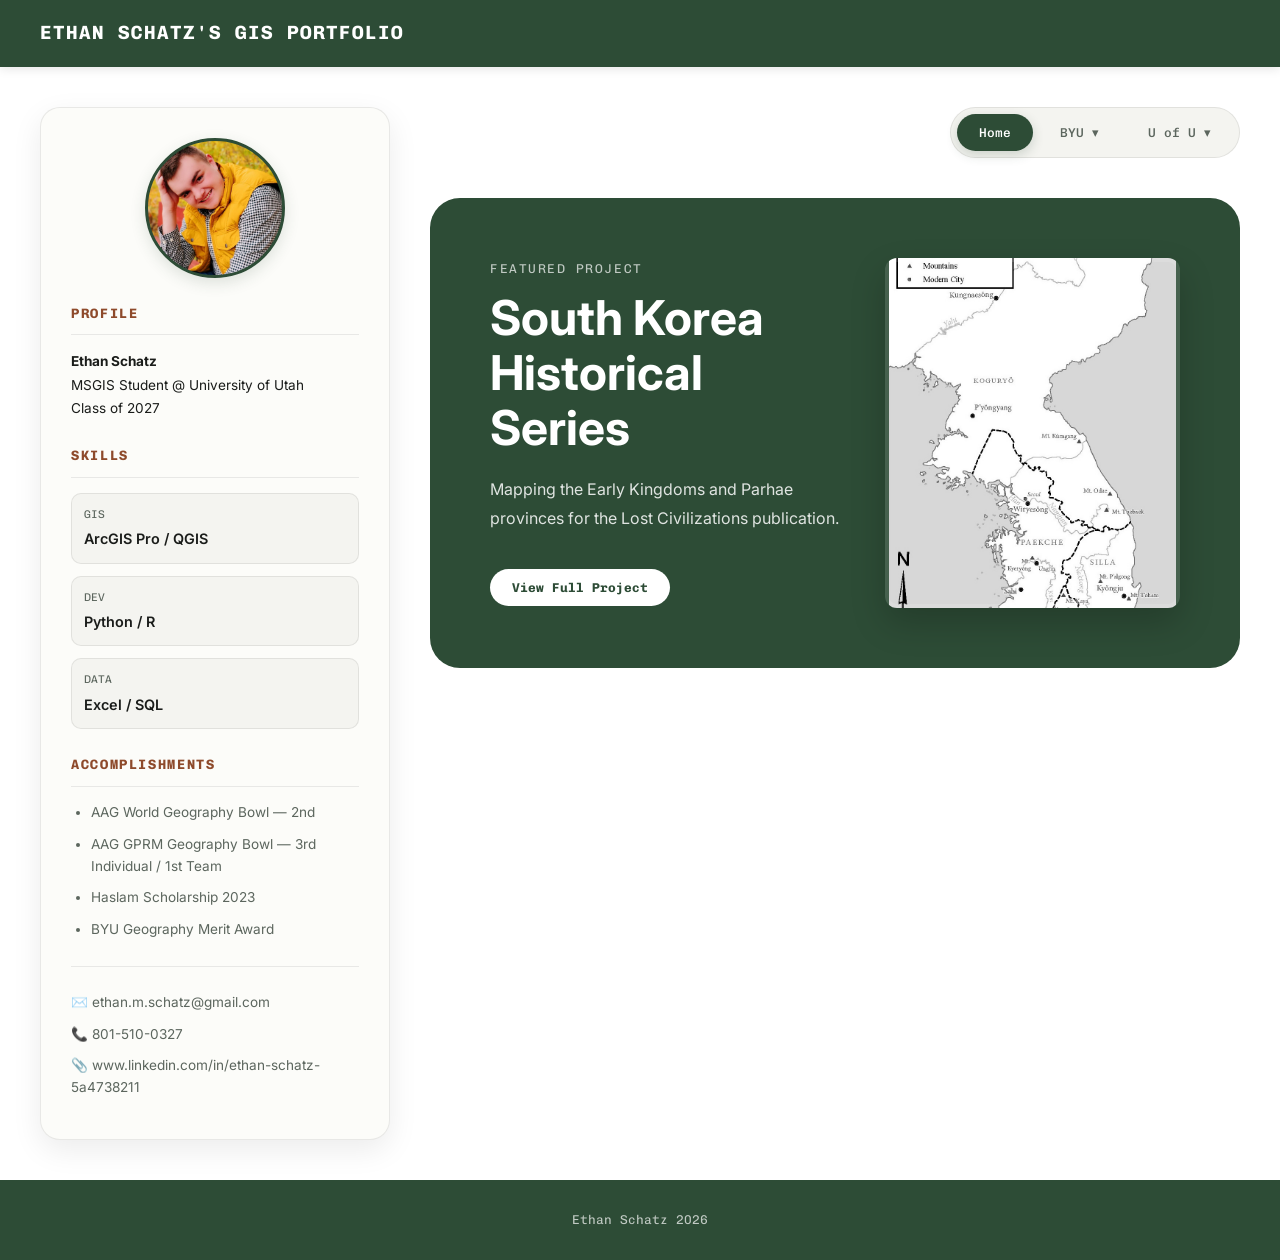
==== index.html @ 8407ca17 "Update index.html" ====
<!DOCTYPE html>
<html lang="en">
<head>
  <meta charset="UTF-8">
  <meta name="viewport" content="width=device-width, initial-scale=1.0">
  <title>GIS Portfolio | Ethan Schatz</title>

  <link href="https://fonts.googleapis.com/css2?family=Chivo+Mono&family=Inter:wght@400;600;700&display=swap" rel="stylesheet">
  <link rel="stylesheet" href="styles.css">
</head>

<body>

<header>
  <h1>Ethan Schatz's GIS Portfolio</h1>
</header>

<!-- IMAGE ZOOM MODAL -->
<div id="imgModal" class="image-modal" onclick="closeModal()">
  <img class="modal-content" id="modalImg" alt="Enlarged project image">
</div>

<div class="main-container">

  <!-- PROFILE SIDEBAR -->
  <aside class="immersive-sidebar">

    <div class="profile-img"></div>

    <h3 class="section-header-mono">Profile</h3>
    <p class="sidebar-text">
      <strong>Ethan Schatz</strong><br>
      MSGIS Student @ University of Utah<br>
      Class of 2027
    </p>

    <h3 class="section-header-mono">Skills</h3>
    <div class="info-grid">
      <div class="info-grid-item">
        <div class="info-label">GIS</div>
        <div class="info-value">ArcGIS Pro / QGIS</div>
      </div>
      <div class="info-grid-item">
        <div class="info-label">DEV</div>
        <div class="info-value">Python / R</div>
      </div>
      <div class="info-grid-item">
        <div class="info-label">DATA</div>
        <div class="info-value">Excel / SQL</div>
      </div>
    </div>

    <h3 class="section-header-mono">Accomplishments</h3>
    <ul class="sidebar-list">
      <li>AAG World Geography Bowl — 2nd</li>
      <li>AAG GPRM Geography Bowl — 3rd Individual / 1st Team</li>
      <li>Haslam Scholarship 2023</li>
      <li>BYU Geography Merit Award</li>
    </ul>

    <div class="contact">
      <p>✉️ ethan.m.schatz@gmail.com</p>
      <p>📞 801-510-0327</p>
      <p>📎 www.linkedin.com/in/ethan-schatz-5a4738211</p>
    </div>

  </aside>

  <!-- MAIN PORTFOLIO -->
  <main class="main-showcase">

    <!-- NAVIGATION -->
    <div class="command-center">
      <div class="cmd-bar">

        <button
          class="cmd-btn active-tab"
          id="homeBtn"
          type="button"
          onclick="goHome()">
          Home
        </button>

        <div class="tab-group">
          <button
            class="cmd-btn"
            type="button"
            onclick="toggleDropdown('byuDrop')">
            BYU ▾
          </button>

          <div class="dropdown" id="byuDrop">
            <button type="button" onclick="showSection('byu-2022')">2022</button>
            <button type="button" onclick="showSection('byu-2023')">2023</button>
            <button type="button" onclick="showSection('byu-2024')">2024</button>
          </div>
        </div>

        <div class="tab-group">
          <button
            class="cmd-btn"
            type="button"
            onclick="toggleDropdown('utahDrop')">
            U of U ▾
          </button>

          <div class="dropdown" id="utahDrop">
            <button type="button" onclick="showSection('utah-2025')">2025</button>
            <button type="button" onclick="showSection('utah-2026')">2026</button>
          </div>
        </div>

      </div>
    </div>

    <!-- HOME -->
    <section id="homeSection">
      <div class="hero-featured" id="featured-hero"></div>
    </section>

    <!-- BYU 2022 -->
    <section class="portfolio-section" id="byu-2022">

      <div class="project-card span-2">
        <img
          src="Atlas Map Layout.jpg"
          alt="Portugal Atlas Map"
          onclick="openModal(this.src)">

        <h3>Atlas Map: Portugal</h3>
        <p>Geography 312: Cartographic design and layout.</p>

        <button class="cmd-btn" type="button"
          onclick="openProject('portugal')">
          View Project Details
        </button>
      </div>

    </section>

    <!-- BYU 2023 -->
    <section class="portfolio-section" id="byu-2023">

      <div class="project-card">
        <img
          src="LDS Church Sites in Indonesia Draft Layout Final.jpg"
          alt="Indonesia Mapping"
          onclick="openModal(this.src)">

        <h3>Indonesia Mapping</h3>
        <p>Client project for Church history publication.</p>

        <button class="cmd-btn" type="button"
          onclick="openProject('indonesia')">
          View Project Details
        </button>
      </div>

      <div class="project-card">
        <div class="image-row">
          <img
            src="Early Kingdoms On the Korean Peninsula fixed2.jpg"
            alt="Early Korean Kingdoms"
            onclick="openModal(this.src)">

          <img
            src="Parhae and the Provinces of Unified Shilla fixed2.jpg"
            alt="Parhae and Unified Shilla"
            onclick="openModal(this.src)">
        </div>

        <h3>Korean Peninsula History</h3>
        <p>
          Historical map series for
          <em>Lost Civilizations</em>.
        </p>

        <button class="cmd-btn" type="button"
          onclick="openProject('korea')">
          View Project Details
        </button>
      </div>

    </section>

    <!-- BYU 2024 -->
    <section class="portfolio-section" id="byu-2024">

      <div class="project-card span-2">
        <img
          src="Mapping the Decline of Major Watersheds in Nevada.png"
          alt="Nevada Watersheds"
          onclick="openModal(this.src)">

        <h3>Nevada Watersheds</h3>
        <p>National AAG conference research presentation.</p>

        <button class="cmd-btn" type="button"
          onclick="openProject('nevada')">
          View Project Details
        </button>
      </div>

    </section>

    <!-- UNIVERSITY OF UTAH 2025 -->
    <section class="portfolio-section" id="utah-2025">

      <!-- GEOG 6000 -->
      <div class="project-card">
        <img
          src="Bills Layout.jpg"
          alt="LGBTQ+ Discrimination Bills Map"
          onclick="openModal(this.src)">

        <h3>Geography 6000 Advanced Data Analysis</h3>
        <p>
          GEOG 6000 — Using Linear Regression to Quantify
          LGBTQ+ Suicide Ideation.
        </p>

        <button class="cmd-btn" type="button"
          onclick="openProject('geog6000')">
          View Project Details
        </button>
      </div>

      <!-- GEOG 6110 -->
      <div class="project-card">
        <img
          src="Change.png"
          alt="Eaton Fire Change Map"
          onclick="openModal(this.src)">

        <h3>Geography 6110 Remote Sensing</h3>
        <p>
          GEOG 6110 — Visualizing the Eaton Fire
          with Remote Sensing.
        </p>

        <button class="cmd-btn" type="button"
          onclick="openProject('geog6110')">
          View Project Details
        </button>
      </div>

      <!-- GEOG 6150 -->
      <div class="project-card">
        <img
          src="2050 Climate Sustainability of Wastach Front Parcels.jpg"
          alt="Climate Suitability of the Wasatch Front"
          onclick="openModal(this.src)">

        <h3>Geography 6150</h3>
        <p>
          GEOG 6150 — Climate Suitability for Future
          Development Along the Wasatch Front.
        </p>

        <button class="cmd-btn" type="button"
          onclick="openProject('geog6150')">
          View Project Details
        </button>
      </div>

      <!-- GEOG 6160 -->
      <div class="project-card">
        <div class="image-row">
          <img
            src="Forecasted 2030 Growth Rates of Utah County.jpg"
            alt="Utah County Growth Rates"
            onclick="openModal(this.src)">

          <img
            src="Forecasted 2030 Population of Utah County Communities .jpg"
            alt="Utah County Population Forecast"
            onclick="openModal(this.src)">
        </div>

        <h3>Geography 6160 Spatial Data Science in Practice</h3>
        <p>
          GEOG 6160 — Using Machine Learning to Predict
          the Future Growth of Utah County.
        </p>

        <button class="cmd-btn" type="button"
          onclick="openProject('geog6160')">
          View Project Details
        </button>
      </div>

      <!-- GEOG 6165 -->
      <div class="project-card">
        <img
          src="Utah's U.S. Highways.png"
          alt="Utah's Old U.S. Highways"
          onclick="openModal(this.src)">

        <h3>Geography 6165 Web GIS</h3>
        <p>
          GEOG 6165 — Utah's History with the U.S.
          Highways: An Oral and Geographical History.
        </p>

        <button class="cmd-btn" type="button"
          onclick="openProject('geog6165')">
          View Project Details
        </button>
      </div>

    </section>

    <!-- UNIVERSITY OF UTAH 2026 -->
    <section class="portfolio-section" id="utah-2026">

      <!-- GEOG 5170 -->
      <div class="project-card">
        <img
          src="Slope-Aspect.png"
          alt="Slope-Aspect Map"
          onclick="openModal(this.src)">

        <h3>Geography 5170 Field Methods</h3>
        <p>GEOG 5170 — Modeling Popperton Park.</p>

        <button class="cmd-btn" type="button"
          onclick="openProject('geog5170')">
          View Project Details
        </button>
      </div>

      <!-- GEOG 6161 CAPSTONE -->
      <div class="project-card">
        <img
          src="Capstone Poster Final.png"
          alt="Utah Prairie Dog Dashboard Poster"
          onclick="openModal(this.src)">

        <h3>Geography 6161 Capstone in GIS</h3>
        <p>
          GEOG 6161 — Utah Prairie Dog Population
          Count Dashboard Optimization.
        </p>

        <button class="cmd-btn" type="button"
          onclick="openProject('geog6161')">
          View Project Details
        </button>

        <div class="video-wrap">
          <iframe
            src="https://www.youtube.com/embed/wXUNR4JPbWI"
            title="Utah Prairie Dog Dashboard Demo"
            allow="accelerometer; autoplay; clipboard-write; encrypted-media; gyroscope; picture-in-picture"
            allowfullscreen>
          </iframe>
        </div>
      </div>

      <!-- GEOG 6680 -->
      <div class="project-card">
        <img
          src="Sne.png"
          alt="Suitability Criterion"
          onclick="openModal(this.src)">

        <h3>Geography 6680 Intro to R</h3>
        <p>GEOG 6680 — Final Project.</p>

        <button class="cmd-btn" type="button"
          onclick="openProject('geog6680')">
          View Project Details
        </button>
      </div>

    </section>

    <!-- DEDICATED PROJECT DETAIL VIEW -->
    <section
      class="portfolio-section"
      id="projectDetailSection"
      aria-label="Project details">

      <div class="project-card span-2">

        <button
          class="cmd-btn"
          id="backToProjects"
          type="button"
          onclick="backToProjects()">
          ← Back to Projects
        </button>

        <p id="detailCourse" class="section-header-mono"></p>

        <h2 id="detailTitle"></h2>

        <div id="detailGallery" class="image-row"></div>

        <h3>Project Overview</h3>
        <div id="detailOverview"></div>

        <div id="detailMethodologySection">
          <h3>Methodology</h3>
          <div id="detailMethodology"></div>
        </div>

        <div id="detailResultsSection">
          <h3>Results and Findings</h3>
          <div id="detailResults"></div>
        </div>

        <div id="detailLimitationsSection">
          <h3>Limitations</h3>
          <div id="detailLimitations"></div>
        </div>

        <div id="detailVideoSection"></div>

        <button
          class="cmd-btn"
          type="button"
          onclick="backToProjects()">
          ← Back to Projects
        </button>

      </div>
    </section>

  </main>
</div>

<footer>
  <div class="copyright">Ethan Schatz 2026</div>
</footer>

<script>

// ==========================================
// PROJECT INFORMATION
// ==========================================

const projectDetails = {

  portugal: {
    title: "Atlas Map: Portugal",
    course: "BYU | 2022 | Geography 312",
    section: "byu-2022",
    images: ["Atlas Map Layout.jpg"],
    overview: [
      "A cartographic design and layout project focused on Portugal."
    ]
  },

  indonesia: {
    title: "Indonesia Mapping",
    course: "BYU | 2023",
    section: "byu-2023",
    images: [
      "LDS Church Sites in Indonesia Draft Layout Final.jpg"
    ],
    overview: [
      "A client mapping project prepared for a Church history publication."
    ]
  },

  korea: {
    title: "Korean Peninsula History",
    course: "BYU | 2023",
    section: "byu-2023",
    images: [
      "Early Kingdoms On the Korean Peninsula fixed2.jpg",
      "Parhae and the Provinces of Unified Shilla fixed2.jpg"
    ],
    overview: [
      "A historical map series created for the Lost Civilizations publication, depicting the early kingdoms of the Korean Peninsula and the provinces of Parhae and Unified Shilla."
    ]
  },

  nevada: {
    title: "Nevada Watersheds",
    course: "BYU | 2024",
    section: "byu-2024",
    images: [
      "Mapping the Decline of Major Watersheds in Nevada.png"
    ],
    overview: [
      "A geospatial investigation into the decline of major watersheds in Nevada, presented at the National AAG conference in 2024."
    ]
  },

  // GEOG 6000
  geog6000: {
    title: "Using Linear Regression to Quantify LGBTQ+ Suicide Ideation",
    course: "University of Utah | 2025 | GEOG 6000 — Advanced Data Analysis",
    section: "utah-2025",
    images: ["Bills Layout.jpg"],

    overview: [
      "This project examines whether political factors such as anti-LGBTQ+ bills have an impact on suicidal ideation among LGBTQ+ individuals at the state level."
    ],

    methodology: [
      "LGBTQ+ mental health statistics were gathered from the Trevor Project's '2024 U.S. National Survey on the Mental Health of LGBTQ+ Young People by State.'",
      "Anti-LGBTQ+ legislation data was gathered from the ACLU's database mapping LGBTQ+ attacks by U.S. state legislators (c. 2024)."
    ]
  },

  // GEOG 6110
  geog6110: {
    title: "Visualizing the Eaton Fire with Remote Sensing",
    course: "University of Utah | 2025 | GEOG 6110 — Remote Sensing",
    section: "utah-2025",
    images: ["Change.png"],
    overview: [
      "A remote sensing project visualizing changes associated with the Eaton Fire."
    ]
  },

  // GEOG 6150
  geog6150: {
    title: "Climate Suitability for Future Development Along the Wasatch Front",
    course: "University of Utah | 2025 | GEOG 6150",
    section: "utah-2025",
    images: [
      "2050 Climate Sustainability of Wastach Front Parcels.jpg"
    ],
    overview: [
      "A project examining climate suitability for future development along the Wasatch Front."
    ]
  },

  // GEOG 6160
  geog6160: {
    title: "Using Machine Learning to Predict the Future Growth of Utah County",
    course: "University of Utah | 2025 | GEOG 6160 — Spatial Data Science in Practice",
    section: "utah-2025",

    images: [
      "Forecasted 2030 Growth Rates of Utah County.jpg",
      "Forecasted 2030 Population of Utah County Communities .jpg"
    ],

    overview: [
      "This project examines how useful machine learning is for predicting future population growth based on past trends for resource and land management."
    ],

    methodology: [
      "Data from the U.S. Census Bureau's last three censuses were manually joined to a municipal boundary shapefile from the Utah Geospatial Resource Center (UGRC) in ArcGIS Pro.",
      "Using Python, a linear regression model was created to model historical population trends and forecast total population and growth rates through 2030.",
      "The model was validated using five-fold cross-validation, yielding a mean R² of approximately 0.919."
    ],

    results: [
      "Saratoga Springs, Eagle Mountain, Cedar Hills, Lehi, and Vineyard are expected to be the five fastest-growing cities by 2030.",
      "Provo is expected to retain its title as the largest city in Utah County, with a population of around 120,000 by 2030.",
      "The model achieved a mean R² of approximately 0.919, indicating a strong fit to historical population trends."
    ],

    limitations: [
      "Only three censuses were used, which limits the amount of data that could be extracted.",
      "Future population trends were based solely on the model's trends and counts; outside factors were not considered, which led to Cedar Hills being among the fastest-growing cities despite a slowdown in population growth."
    ]
  },

  // GEOG 6165
  geog6165: {
    title: "Utah's History with the U.S. Highways",
    course: "University of Utah | 2025 | GEOG 6165 — Web GIS",
    section: "utah-2025",
    images: ["Utah's U.S. Highways.png"],
    overview: [
      "An oral and geographical history exploring Utah's relationship with the U.S. Highway System."
    ]
  },

  // GEOG 5170
  geog5170: {
    title: "Modeling Popperton Park",
    course: "University of Utah | 2026 | GEOG 5170 — Field Methods",
    section: "utah-2026",
    images: ["Slope-Aspect.png"],
    overview: [
      "A field methods project focused on modeling Popperton Park."
    ]
  },

  // GEOG 6161
  geog6161: {
    title: "Utah Prairie Dog Dashboard",
    course: "University of Utah | 2026 | GEOG 6161 — GIS Capstone",
    section: "utah-2026",

    images: ["Capstone Poster Final.png"],

    overview: [
      "This GIS capstone project focused on redesigning a Utah prairie dog population dashboard for the Utah Division of Wildlife Resources (DWR).",
      "Utah prairie dogs are an important part of southern Utah's ecosystem. Historical population counts provide valuable information for monitoring colonies and supporting conservation efforts."
    ],

    methodology: [
      "The project involved consolidating historical population count data into a unified file geodatabase.",
      "A Python script was developed to append population counts from 2021 through 2025 to the updated database.",
      "The dashboard was redesigned to improve access to population records and allow users to explore data by year and colony boundaries."
    ],

    results: [
      "The project produced an updated geodatabase and a redesigned dashboard for examining Utah prairie dog population trends.",
      "The new structure supports more consistent data management and improved visualization of population counts across colonies and years."
    ],

    video: "https://www.youtube.com/embed/wXUNR4JPbWI"
  },

  // GEOG 6680
  geog6680: {
    title: "GEOG 6680 Final Project",
    course: "University of Utah | 2026 | GEOG 6680 — Intro to R",
    section: "utah-2026",
    images: ["Sne.png"],
    overview: [
      "Final project for GEOG 6680."
    ]
  }

};


// ==========================================
// FEATURED PROJECTS
// ==========================================

const projects = [
  [
    "South Korea Historical Series",
    "Early Kingdoms On the Korean Peninsula fixed2.jpg",
    "Mapping the Early Kingdoms and Parhae provinces for the Lost Civilizations publication.",
    "korea"
  ],
  [
    "Nevada Watersheds",
    "Mapping the Decline of Major Watersheds in Nevada.png",
    "A geospatial investigation into watershed decline presented at the National AAG 2024 conference.",
    "nevada"
  ],
  [
    "Utah Prairie Dog Capstone",
    "Capstone Poster Final.png",
    "Integration of DWR count data into a unified file geodatabase and interactive dashboard.",
    "geog6161"
  ]
];

let heroInterval;
let currentGallery = null;

const imgModal = document.getElementById("imgModal");
const modalImg = document.getElementById("modalImg");
const homeSection = document.getElementById("homeSection");
const homeBtn = document.getElementById("homeBtn");
const featuredHero = document.getElementById("featured-hero");


// ==========================================
// FEATURED PROJECT ROTATION
// ==========================================

function showRandomProject() {

  const [title, img, desc, id] =
    projects[Math.floor(Math.random() * projects.length)];

  featuredHero.innerHTML = `
    <div class="hero-content">
      <div class="hero-label">FEATURED PROJECT</div>
      <h2>${title}</h2>
      <p>${desc}</p>

      <button
        class="cmd-btn"
        type="button"
        onclick="openProject('${id}')">
        View Full Project
      </button>
    </div>

    <div
      class="hero-img"
      role="button"
      tabindex="0"
      aria-label="Enlarge featured project image"
      style="background-image:url('${img}')"
      onclick="openModal('${img}')"
      onkeydown="if(event.key==='Enter' || event.key===' ') { event.preventDefault(); openModal('${img}'); }">
    </div>
  `;
}


// ==========================================
// IMAGE MODAL
// ==========================================

function openModal(src) {
  modalImg.src = src;
  imgModal.style.display = "flex";
}

function closeModal() {
  imgModal.style.display = "none";
  modalImg.removeAttribute("src");
}


// ==========================================
// NAVIGATION
// ==========================================

function toggleDropdown(id) {

  document.querySelectorAll(".dropdown").forEach(dropdown => {
    if (dropdown.id !== id) {
      dropdown.classList.remove("show");
    }
  });

  document.getElementById(id).classList.toggle("show");
}

function hideAllSections() {

  homeSection.style.display = "none";

  document.querySelectorAll(".portfolio-section").forEach(section => {
    section.classList.remove("active");
  });

  document.querySelectorAll(".dropdown").forEach(dropdown => {
    dropdown.classList.remove("show");
  });

  document.querySelectorAll(".cmd-btn").forEach(button => {
    button.classList.remove("active-tab");
  });

  clearInterval(heroInterval);
}

function showSection(id) {

  const selectedSection = document.getElementById(id);

  if (!selectedSection) return;

  hideAllSections();

  selectedSection.classList.add("active");

  window.scrollTo({
    top: 0,
    behavior: "smooth"
  });
}

function goHome() {

  hideAllSections();

  homeBtn.classList.add("active-tab");
  homeSection.style.display = "block";

  showRandomProject();

  heroInterval = setInterval(showRandomProject, 12000);

  window.scrollTo({
    top: 0,
    behavior: "smooth"
  });
}


// ==========================================
// PROJECT DETAIL VIEWS
// ==========================================

function setParagraphs(elementId, paragraphs) {

  const container = document.getElementById(elementId);

  container.replaceChildren();

  (paragraphs || []).forEach(paragraph => {

    if (!paragraph || !paragraph.trim()) return;

    const p = document.createElement("p");
    p.textContent = paragraph;

    container.appendChild(p);
  });
}

function setOptionalSection(sectionId, contentId, paragraphs) {

  const section = document.getElementById(sectionId);

  const validParagraphs = (paragraphs || []).filter(
    paragraph => typeof paragraph === "string" && paragraph.trim()
  );

  section.hidden = validParagraphs.length === 0;

  setParagraphs(contentId, validParagraphs);
}

function openProject(projectId) {

  const project = projectDetails[projectId];

  if (!project) return;

  // Remember which gallery the visitor came from.
  currentGallery = project.section;

  hideAllSections();

  document.getElementById("detailCourse").textContent =
    project.course;

  document.getElementById("detailTitle").textContent =
    project.title;

  // Populate project image gallery.
  const gallery = document.getElementById("detailGallery");

  gallery.replaceChildren();
  gallery.hidden = !project.images || project.images.length === 0;

  (project.images || []).forEach(imageFile => {

    const img = document.createElement("img");

    img.src = imageFile;
    img.alt = project.title;
    img.loading = "lazy";

    img.onclick = function() {
      openModal(this.src);
    };

    gallery.appendChild(img);
  });

  // Project overview.
  setParagraphs("detailOverview", project.overview);

  // Optional project sections.
  setOptionalSection(
    "detailMethodologySection",
    "detailMethodology",
    project.methodology
  );

  setOptionalSection(
    "detailResultsSection",
    "detailResults",
    project.results
  );

  setOptionalSection(
    "detailLimitationsSection",
    "detailLimitations",
    project.limitations
  );

  // Optional project video.
  const videoSection =
    document.getElementById("detailVideoSection");

  videoSection.replaceChildren();

  if (project.video) {

    const heading = document.createElement("h3");
    heading.textContent = "Project Demonstration";

    const wrapper = document.createElement("div");
    wrapper.className = "video-wrap";

    const iframe = document.createElement("iframe");

    iframe.src = project.video;
    iframe.title = project.title + " Demonstration";
    iframe.allow =
      "accelerometer; autoplay; clipboard-write; encrypted-media; gyroscope; picture-in-picture";
    iframe.allowFullscreen = true;
    iframe.loading = "lazy";

    wrapper.appendChild(iframe);

    videoSection.appendChild(heading);
    videoSection.appendChild(wrapper);
  }

  document.getElementById("projectDetailSection")
    .classList.add("active");

  window.scrollTo({
    top: 0,
    behavior: "smooth"
  });
}

function backToProjects() {

  if (currentGallery) {
    showSection(currentGallery);
  } else {
    goHome();
  }
}


// ==========================================
// GLOBAL EVENTS
// ==========================================

window.addEventListener("click", event => {

  if (!event.target.closest(".tab-group")) {

    document.querySelectorAll(".dropdown").forEach(dropdown => {
      dropdown.classList.remove("show");
    });
  }
});

document.addEventListener("keydown", event => {

  if (event.key === "Escape") {

    closeModal();

    document.querySelectorAll(".dropdown").forEach(dropdown => {
      dropdown.classList.remove("show");
    });
  }
});


// ==========================================
// INITIALIZE WEBSITE
// ==========================================

goHome();

</script>

</body>
</html>
---- styles.css ----
/* ==========================================
   ETHAN SCHATZ — GIS PORTFOLIO
   Main Stylesheet
   ========================================== */

/* ---------- COLOR PALETTE ---------- */

:root {
    --bg-deep: #ffffff;
    --earth-green: #2d4c36;
    --earth-brown: #a65d37;
    --accent-orange: #8e4a2b;
    --text-main: #1a1c1a;
    --text-muted: #5c665e;
    --font-mono: 'Chivo Mono', monospace;
    --font-sans: 'Inter', sans-serif;
    --shadow-core: 0 10px 30px rgba(0, 0, 0, 0.08);
    --border-soft: rgba(0, 0, 0, 0.08);
    --bg-soft: #f4f4f0;
    --bg-card: #fcfcf9;
}

/* ---------- GLOBAL ---------- */

* {
    box-sizing: border-box;
    -webkit-font-smoothing: antialiased;
}

html {
    scroll-behavior: smooth;
}

body {
    font-family: var(--font-sans);
    background-color: var(--bg-deep);
    color: var(--text-main);
    margin: 0;
    overflow-x: hidden;
    line-height: 1.6;
    display: flex;
    flex-direction: column;
    min-height: 100vh;
}

button {
    font-family: inherit;
}

button:focus-visible,
a:focus-visible,
[role="button"]:focus-visible {
    outline: 3px solid var(--earth-brown);
    outline-offset: 3px;
}

[hidden] {
    display: none !important;
}

/* ---------- HEADER ---------- */

header {
    background-color: var(--earth-green);
    color: white;
    padding: 18px 40px;
    position: relative;
    z-index: 1000;
    display: flex;
    justify-content: space-between;
    align-items: center;
    box-shadow: 0 2px 10px rgba(0, 0, 0, 0.1);
}

header h1 {
    font-family: var(--font-mono);
    font-size: 1.2rem;
    margin: 0;
    letter-spacing: 1px;
    text-transform: uppercase;
}

/* ---------- MAIN LAYOUT ---------- */

.main-container {
    width: 100%;
    max-width: 1600px;
    display: grid;
    grid-template-columns: 350px minmax(0, 1fr);
    gap: 40px;
    padding: 40px;
    flex: 1;
    margin: 0 auto;
    align-items: start;
}

.main-showcase {
    display: flex;
    flex-direction: column;
    gap: 40px;
    min-width: 0;
}

/* ---------- SIDEBAR ---------- */

.immersive-sidebar {
    background-color: var(--bg-card);
    border: 1px solid var(--border-soft);
    border-radius: 20px;
    padding: 30px;
    box-shadow: var(--shadow-core);
    align-self: start;
    position: static;
}

.profile-img {
    width: 140px;
    height: 140px;
    border-radius: 50%;
    border: 3px solid var(--earth-green);
    margin: 0 auto 20px;
    display: block;
    box-shadow: 0 5px 15px rgba(45, 76, 54, 0.15);
    background-image: url("Resized_BeautyPlus_20211011205536894_save.JPG");
    background-position: center;
    background-size: cover;
    background-repeat: no-repeat;
}

.section-header-mono {
    font-family: var(--font-mono);
    font-size: 0.85rem;
    font-weight: 700;
    color: var(--accent-orange);
    text-transform: uppercase;
    letter-spacing: 0.12em;
    border-bottom: 1px solid var(--border-soft);
    padding-bottom: 10px;
    margin: 25px 0 15px;
}

.sidebar-text,
.sidebar-list,
.contact {
    font-size: 0.85rem;
}

.sidebar-text {
    line-height: 1.7;
}

.sidebar-list {
    padding-left: 20px;
    color: var(--text-muted);
}

.sidebar-list li {
    margin-bottom: 10px;
}

.contact {
    margin-top: 25px;
    padding-top: 15px;
    border-top: 1px solid var(--border-soft);
    overflow-wrap: anywhere;
    color: var(--text-muted);
}

.contact p {
    margin: 10px 0;
}

/* ---------- SKILLS ---------- */

.info-grid {
    display: grid;
    grid-template-columns: 1fr;
    gap: 12px;
}

.info-grid-item {
    background: var(--bg-soft);
    border: 1px solid var(--border-soft);
    border-radius: 10px;
    padding: 12px;
    transition: all 0.3s ease;
}

.info-grid-item:hover {
    background: #ebebe5;
    border-color: var(--earth-green);
}

.info-label {
    font-size: 0.7rem;
    color: var(--text-muted);
    margin-bottom: 4px;
    font-family: var(--font-mono);
}

.info-value {
    font-weight: 600;
    font-size: 0.9rem;
    color: var(--text-main);
}

/* ---------- NAVIGATION ---------- */

.command-center {
    display: flex;
    justify-content: flex-end;
    position: relative;
    z-index: 100;
}

.cmd-bar {
    background-color: var(--bg-soft);
    border: 1px solid var(--border-soft);
    border-radius: 99px;
    padding: 6px;
    display: flex;
    gap: 5px;
    align-items: center;
}

.tab-group {
    position: relative;
}

.cmd-btn {
    background: none;
    border: none;
    color: var(--text-muted);
    font-family: var(--font-mono);
    font-size: 0.8rem;
    font-weight: 500;
    padding: 11px 22px;
    cursor: pointer;
    border-radius: 99px;
    transition: all 0.3s ease;
    display: inline-flex;
    align-items: center;
    justify-content: center;
    text-align: center;
}

.cmd-btn:hover {
    background: #ebebe5;
    color: var(--text-main);
}

.cmd-btn.active-tab,
.active-tab {
    background: var(--earth-green);
    color: white;
    box-shadow: 0 4px 12px rgba(45, 76, 54, 0.2);
}

.cmd-btn.active-tab:hover {
    background: #233d2b;
    color: white;
}

/* ---------- DROPDOWN MENUS ---------- */

.dropdown {
    position: absolute;
    top: calc(100% + 10px);
    right: 0;
    z-index: 200;
    display: none;
    flex-direction: column;
    min-width: 180px;
    background: white;
    border: 1px solid var(--border-soft);
    border-radius: 12px;
    box-shadow: var(--shadow-core);
    overflow: hidden;
}

.dropdown.show {
    display: flex;
}

.dropdown button {
    background: white;
    border: none;
    padding: 14px 20px;
    color: var(--text-muted);
    font-family: var(--font-mono);
    font-size: 0.8rem;
    text-align: left;
    cursor: pointer;
    transition: background 0.2s ease;
}

.dropdown button:hover {
    background: var(--bg-soft);
    color: var(--earth-green);
}

/* ---------- PORTFOLIO GALLERIES ---------- */

.portfolio-section {
    display: none;
    min-width: 0;
}

.portfolio-section.active {
    display: grid;
    grid-template-columns: repeat(
        auto-fit,
        minmax(min(100%, 340px), 1fr)
    );
    gap: 25px;
    animation: fadeIn 0.4s ease;
}

@keyframes fadeIn {
    from {
        opacity: 0;
        transform: translateY(8px);
    }

    to {
        opacity: 1;
        transform: translateY(0);
    }
}

/* ---------- PROJECT CARDS ---------- */

.project-card {
    background: #ffffff;
    border: 1px solid var(--border-soft);
    border-radius: 20px;
    padding: 24px;
    transition: transform 0.3s ease,
                border-color 0.3s ease,
                box-shadow 0.3s ease;
    min-width: 0;
    display: flex;
    flex-direction: column;
    align-items: flex-start;
}

.project-card:hover {
    transform: translateY(-5px);
    border-color: var(--earth-brown);
    box-shadow: var(--shadow-core);
}

.project-card h3 {
    font-size: 1.25rem;
    color: var(--earth-green);
    margin: 0 0 10px;
    line-height: 1.35;
}

.project-card p {
    color: var(--text-muted);
    font-size: 0.95rem;
    line-height: 1.7;
    margin: 0 0 20px;
}

.project-card > .cmd-btn {
    margin-top: auto;
    background: var(--earth-green);
    color: white;
    border: 1px solid var(--earth-green);
    padding: 12px 20px;
}

.project-card > .cmd-btn:hover {
    background: #233d2b;
    border-color: #233d2b;
    color: white;
}

.span-2 {
    grid-column: 1 / -1;
}

/* ---------- PROJECT IMAGES ---------- */

.project-card img {
    width: 100%;
    height: 240px;
    object-fit: cover;
    border-radius: 12px;
    margin-bottom: 20px;
    filter: sepia(0.15);
    transition: filter 0.3s ease,
                transform 0.3s ease;
    cursor: zoom-in;
}

.project-card img:hover {
    filter: sepia(0);
}

.image-row {
    display: grid;
    grid-template-columns: repeat(2, minmax(0, 1fr));
    gap: 12px;
    width: 100%;
    margin-bottom: 15px;
}

.image-row img {
    height: 180px;
    margin: 0;
}

/* ---------- FEATURED HOME PROJECT ---------- */

.hero-featured {
    background: var(--earth-green);
    color: white;
    border-radius: 30px;
    padding: 60px;
    min-height: 450px;
    display: grid;
    grid-template-columns: 1.2fr 1fr;
    gap: 40px;
    align-items: center;
    position: relative;
    overflow: hidden;
}

.hero-content {
    position: relative;
    z-index: 1;
}

.hero-label {
    font-family: var(--font-mono);
    font-size: 0.8rem;
    letter-spacing: 0.12em;
    color: rgba(255, 255, 255, 0.7);
    text-transform: uppercase;
}

.hero-content h2 {
    font-size: clamp(2rem, 4vw, 3rem);
    margin: 10px 0 20px;
    line-height: 1.15;
    font-weight: 700;
    color: white;
}

.hero-content p {
    color: rgba(255, 255, 255, 0.85);
    font-size: 1rem;
    line-height: 1.8;
}

.hero-content .cmd-btn {
    margin-top: 20px;
    background: white;
    color: var(--earth-green);
    font-weight: 700;
}

.hero-content .cmd-btn:hover {
    background: #f0f0e8;
    color: var(--earth-green);
}

.hero-img {
    width: 100%;
    height: 350px;
    border-radius: 12px;
    border: 4px solid rgba(255, 255, 255, 0.12);
    background-position: center;
    background-size: cover;
    background-repeat: no-repeat;
    box-shadow: 0 15px 35px rgba(0, 0, 0, 0.2);
    cursor: zoom-in;
}

/* ==========================================
   DEDICATED PROJECT DETAIL VIEW
   ========================================== */

/* Make the detail view span the full
   available main-content width. */

#projectDetailSection.active {
    display: block;
    width: 100%;
}

#projectDetailSection .project-card {
    display: block;
    padding: clamp(24px, 4vw, 50px);
    border-radius: 24px;
    background: white;
    border: 1px solid var(--border-soft);
    box-shadow: var(--shadow-core);
}

#projectDetailSection .project-card:hover {
    transform: none;
    border-color: var(--border-soft);
}

/* ---------- DETAIL PAGE HEADER ---------- */

#detailCourse {
    display: block;
    color: var(--accent-orange);
    font-family: var(--font-mono);
    font-size: 0.8rem;
    text-transform: uppercase;
    letter-spacing: 0.1em;
    margin: 30px 0 15px;
}

#detailTitle {
    color: var(--earth-green);
    font-size: clamp(1.8rem, 3.5vw, 2.7rem);
    line-height: 1.2;
    font-weight: 700;
    margin: 0 0 30px;
    overflow-wrap: anywhere;
}

/* ---------- DETAIL SECTION HEADINGS ---------- */

#projectDetailSection h3 {
    font-size: 1.2rem;
    color: var(--earth-green);
    margin: 35px 0 15px;
    padding-bottom: 10px;
    border-bottom: 1px solid var(--border-soft);
}

#projectDetailSection p {
    font-size: 1rem;
    color: var(--text-main);
    line-height: 1.9;
    margin-bottom: 18px;
}

/* ---------- DETAIL MAP GALLERY ---------- */

#detailGallery {
    display: grid;
    grid-template-columns: repeat(
        auto-fit,
        minmax(min(100%, 260px), 1fr)
    );
    gap: 20px;
    margin: 20px 0 35px;
    width: 100%;
}

#detailGallery img {
    width: 100%;
    height: auto;
    max-height: 550px;
    object-fit: contain;
    background: var(--bg-soft);
    border: 1px solid var(--border-soft);
    border-radius: 12px;
    padding: 8px;
    margin: 0;
    filter: none;
    cursor: zoom-in;
}

#detailGallery img:hover {
    filter: none;
}

/* A single map receives more space. */

#detailGallery img:only-child {
    max-height: 650px;
}

/* ---------- DETAIL CONTENT ---------- */

#detailOverview,
#detailMethodology,
#detailResults,
#detailLimitations {
    max-width: 850px;
}

#detailMethodologySection,
#detailResultsSection,
#detailLimitationsSection {
    margin-top: 30px;
}

#detailResultsSection {
    background: var(--bg-card);
    border-left: 4px solid var(--earth-green);
    padding: 5px 25px 15px;
    border-radius: 0 12px 12px 0;
}

#detailLimitationsSection {
    background: var(--bg-soft);
    border-radius: 12px;
    padding: 5px 25px 15px;
}

/* ---------- BACK TO PROJECTS BUTTON ---------- */

#backToProjects {
    background: transparent;
    color: var(--earth-green);
    border: 1px solid var(--earth-green);
    padding: 11px 22px;
    font-weight: 600;
    margin-bottom: 15px;
}

#backToProjects:hover {
    background: var(--earth-green);
    color: white;
}

/* Bottom return button. */

#projectDetailSection .project-card > .cmd-btn:last-child {
    margin-top: 35px;
    background: var(--earth-green);
    color: white;
    border: 1px solid var(--earth-green);
}

#projectDetailSection .project-card > .cmd-btn:last-child:hover {
    background: #233d2b;
}

/* ---------- VIDEO EMBEDS ---------- */

.video-wrap {
    margin-top: 25px;
    position: relative;
    width: 100%;
    padding-bottom: 56.25%;
    height: 0;
    overflow: hidden;
    border-radius: 15px;
    border: 1px solid var(--border-soft);
    background: #101010;
}

.video-wrap iframe {
    position: absolute;
    inset: 0;
    width: 100%;
    height: 100%;
    border: 0;
}

#detailVideoSection {
    margin-top: 35px;
}

#detailVideoSection .video-wrap {
    max-width: 900px;
}

/* ---------- IMAGE ZOOM MODAL ---------- */

.image-modal {
    position: fixed;
    inset: 0;
    z-index: 2000;
    display: none;
    justify-content: center;
    align-items: center;
    background: rgba(0, 0, 0, 0.92);
    backdrop-filter: blur(10px);
    cursor: zoom-out;
    padding: 20px;
}

.modal-content {
    max-width: 95%;
    max-height: 95%;
    width: auto;
    height: auto;
    object-fit: contain;
    border-radius: 10px;
    box-shadow: 0 0 30px rgba(0, 0, 0, 0.5);
    animation: zoomIn 0.3s ease;
}

@keyframes zoomIn {
    from {
        transform: scale(0.9);
        opacity: 0;
    }

    to {
        transform: scale(1);
        opacity: 1;
    }
}

/* ---------- FOOTER ---------- */

footer {
    width: 100%;
    background-color: var(--earth-green);
    color: white;
    padding: 30px 40px;
    font-family: var(--font-mono);
    font-size: 0.8rem;
    display: flex;
    justify-content: center;
    align-items: center;
    margin-top: 0;
}

footer .copyright {
    opacity: 0.7;
}

/* ==========================================
   RESPONSIVE DESIGN
   ========================================== */

/* ---------- TABLETS ---------- */

@media (max-width: 1100px) {

    .main-container {
        grid-template-columns: 280px minmax(0, 1fr);
        gap: 25px;
        padding: 30px;
    }

    .immersive-sidebar {
        padding: 25px;
    }

    .hero-featured {
        padding: 40px;
        gap: 25px;
    }

    .hero-img {
        height: 300px;
    }
}

/* ---------- SMALL TABLETS / MOBILE ---------- */

@media (max-width: 900px) {

    .main-container {
        grid-template-columns: 1fr;
        gap: 30px;
        padding: 25px;
    }

    .immersive-sidebar {
        position: static;
        width: 100%;
    }

    .main-showcase {
        gap: 25px;
    }

    .command-center {
        justify-content: center;
    }

    .cmd-bar {
        flex-wrap: wrap;
        justify-content: center;
        border-radius: 20px;
    }

    .hero-featured {
        grid-template-columns: 1fr;
        padding: 35px;
        min-height: auto;
    }

    .hero-img {
        height: 300px;
    }

    .portfolio-section.active {
        grid-template-columns: repeat(
            auto-fit,
            minmax(min(100%, 300px), 1fr)
        );
    }

    .span-2 {
        grid-column: 1 / -1;
    }

    #projectDetailSection .project-card {
        padding: 30px;
    }
}

/* ---------- PHONES ---------- */

@media (max-width: 600px) {

    header {
        padding: 18px 20px;
        text-align: center;
        justify-content: center;
    }

    header h1 {
        font-size: 0.95rem;
        line-height: 1.5;
    }

    .main-container {
        padding: 18px;
        gap: 25px;
    }

    .immersive-sidebar {
        padding: 22px;
    }

    .command-center {
        width: 100%;
    }

    .cmd-bar {
        width: 100%;
        border-radius: 15px;
        justify-content: center;
    }

    .cmd-btn {
        padding: 10px 14px;
        font-size: 0.75rem;
    }

    .dropdown {
        min-width: 150px;
    }

    .portfolio-section.active {
        grid-template-columns: 1fr;
        gap: 20px;
    }

    .project-card {
        padding: 20px;
    }

    .project-card img {
        height: 210px;
    }

    .image-row {
        gap: 8px;
    }

    .image-row img {
        height: 140px;
    }

    .hero-featured {
        padding: 25px;
        border-radius: 20px;
        gap: 25px;
    }

    .hero-content h2 {
        font-size: 2rem;
    }

    .hero-img {
        height: 230px;
    }

    #projectDetailSection .project-card {
        padding: 22px;
    }

    #detailTitle {
        font-size: 1.8rem;
    }

    #detailGallery {
        grid-template-columns: 1fr;
    }

    #detailGallery img {
        max-height: 450px;
    }

    #detailResultsSection,
    #detailLimitationsSection {
        padding: 10px 18px;
    }

    #projectDetailSection p {
        font-size: 0.95rem;
        line-height: 1.8;
    }

    footer {
        padding: 25px 20px;
    }
}

/* ---------- REDUCED MOTION ---------- */

@media (prefers-reduced-motion: reduce) {

    html {
        scroll-behavior: auto;
    }

    *,
    *::before,
    *::after {
        animation-duration: 0.01ms !important;
        transition-duration: 0.01ms !important;
    }
}
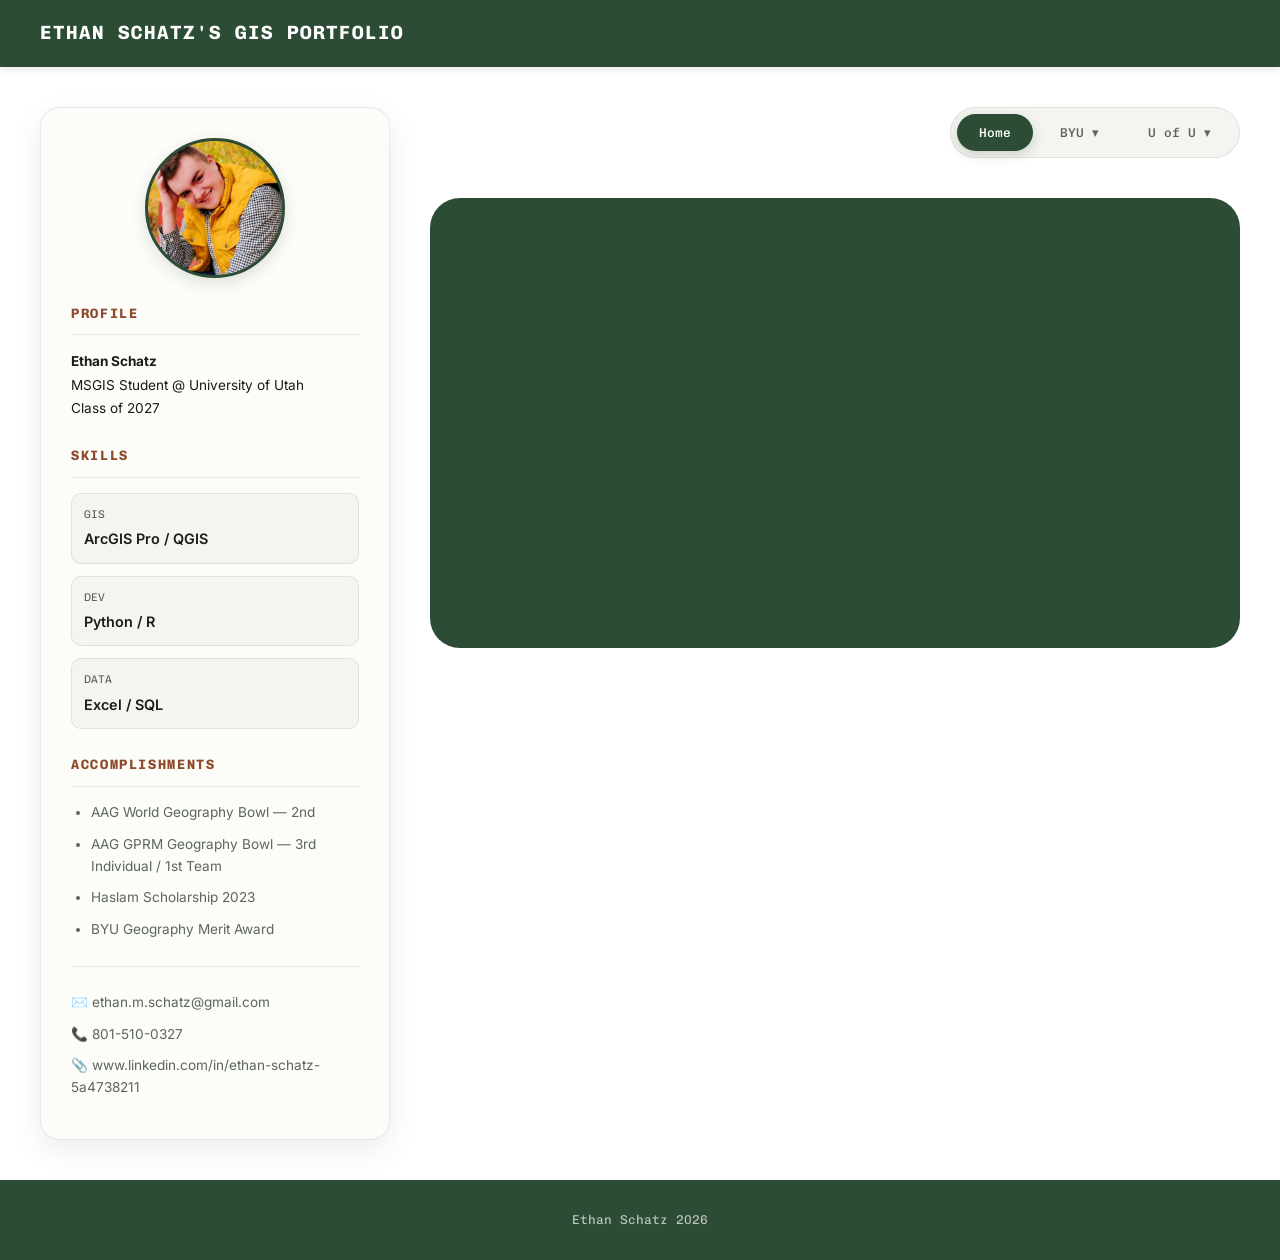
==== commit 08877f73: "Update index.html" ====
--- a/index.html
+++ b/index.html
@@ -441,6 +441,7 @@
 // PROJECT INFORMATION
 // ==========================================
 
+
 const projectDetails = {
 
   portugal: {
@@ -490,6 +491,10 @@
     ]
   },
 
+  // ==========================================
+  // UNIVERSITY OF UTAH — 2025
+  // ==========================================
+
   // GEOG 6000
   geog6000: {
     title: "Using Linear Regression to Quantify LGBTQ+ Suicide Ideation",
@@ -501,9 +506,29 @@
       "This project examines whether political factors such as anti-LGBTQ+ bills have an impact on suicidal ideation among LGBTQ+ individuals at the state level."
     ],
 
+
+    data sources: [
+      "LGBTQ+ mental health statistics were gathered from the Trevor Project's '2024 U.S. National Survey on the Mental Health of LGBTQ+ Young People by State.'",
+      "Anti-LGBTQ+ legislation data was gathered from the ACLU's database mapping LGBTQ+ attacks by U.S. state legislators (c. 2024).",
+      "A state's partisan lean was deducted by looking at the AP's 2024 presidental election results >"
+    ],
+    
     methodology: [
-      "LGBTQ+ mental health statistics were gathered from the Trevor Project's '2024 U.S. National Survey on the Mental Health of LGBTQ+ Young People by State.'",
-      "Anti-LGBTQ+ legislation data was gathered from the ACLU's database mapping LGBTQ+ attacks by U.S. state legislators (c. 2024)."
+      "A correlation analysis and a simple regression model were created to test if there was a correlation between suicidal ideation and discriminatory bills.", 
+      "Three multiple linear regression models were created to test if the following factors affect suicidal ideation.",
+      "- General Factors",
+      "- Politcal Factors (including bills and discrimination tied to political environment).",
+      "- Societal Factors (Includes factors such as health care access and community behavior)."
+      ],
+   
+    results: [
+      "Results betwen anti-LGBTQ+ legislaiton and suicidal ideation showed a statsiclly weak and insignicant relationship with an R²  value of 0.07 and a p value of 0.0603.",
+      "The multiple linear regression models identified several variables that had a significant relationship with suicidal ideation. These variables include depression, discrimination, suicide attempts, and community acceptance.",
+      "The societal model performed best among the multiple linear regression models, with about 55% of the model variation explained by the variables in the model."   
+    ],
+
+    conclusion: [
+      "This study highlights the importance of social and mental health factors in suicidal ideation among LGBTQ+ youth while acknowledging the influence of political conditions."
     ]
   },
 
@@ -513,8 +538,24 @@
     course: "University of Utah | 2025 | GEOG 6110 — Remote Sensing",
     section: "utah-2025",
     images: ["Change.png"],
-    overview: [
-      "A remote sensing project visualizing changes associated with the Eaton Fire."
+
+    overview: [
+      "This project examines whether the Eaton fire near Los Angeles can be visualized using remote-sensing satellite imagery and assesses its effects on land cover."
+    ],
+
+    methodology: [
+      "Land scenes from before and after the fire were obtained from Landsat 8 data available through USGS EarthExplorer.",
+      "A supervised classification was run on both scenes using the following variables: vegetation, urban impervious surfaces, non-vegetated surfaces, and water.",
+      "Multiple change algorithms were tested, with Maximum Likelihood chosen as the algorithm, as it was fairly accurate while retaining recognizable ground features.",
+      "Change detection was run on the scene and clipped to the fire perimeter to show land-cover differences before and after the fire."
+    ],
+
+    results: [
+      "Around 80% of the pre-fire vegetation within the fire boundary was reclassified as non-vegetative surfaces in the post-fire dataset. This represents around 8,129 acres of vegetation being burned."
+    ],
+
+    limitations: [
+      "While remote sensing can be effective for visualizing fire damage, inaccuracies and biases in the training data could limit its usefulness."
     ]
   },
 
@@ -526,8 +567,32 @@
     images: [
       "2050 Climate Sustainability of Wastach Front Parcels.jpg"
     ],
-    overview: [
-      "A project examining climate suitability for future development along the Wasatch Front."
+
+    overview: [
+      "This project used SQL and GIS to evaluteate the climiate suitaiblty of parcles along Utah's Wastatch fron devleopment through 2050."
+    ],
+
+    data sources: [
+      "Parcel data were obtained from the UGRC's GIS portal.",
+      "Historical climatic records were acquired from NOAA's National Centers for Environmental Information (NCEI) portal.",
+      "Land-cover data were obtained from the Multi-Resolution Land Characterization (MRLC) Consortium."
+    ],
+    
+    methodology: [
+      "Climate trends were forecast through the year 2050 and joined to parcel data using PostgreSQL/PostGIS in QGIS.",
+      "Using SQL queries, a parcel suitability score between 0.0 and 1.0 was assigned to each parcel based on criteria such as projected temperature and precipitation."
+    ],
+    
+    results: [
+      "Parcels deemed 'highly suitable' were identified near Provo Bay, Spanish Fork, and the Snowbird and Alta ski resorts.",
+      "In comparison, areas with rapid growth, such as Saratoga Springs and Eagle Mountain, received lower scores."
+    ],
+
+    limitations: [
+      "The study only covered Salt Lake and Utah counties.",
+      "The database excluded water availability, terrain characteristics, and preexisting infrastructure.",
+      "Accuracy was limited by using the nearest weather station."
+      "An error in filtering allowed federal parcels to be included in the database."
     ]
   },
 
@@ -570,10 +635,27 @@
     course: "University of Utah | 2025 | GEOG 6165 — Web GIS",
     section: "utah-2025",
     images: ["Utah's U.S. Highways.png"],
+
     overview: [
       "An oral and geographical history exploring Utah's relationship with the U.S. Highway System."
+    ],
+
+    methodology: [
+      ""
+    ],
+
+    results: [
+      ""
+    ],
+
+    limitations: [
+      ""
     ]
   },
+
+  // ==========================================
+  // UNIVERSITY OF UTAH — 2026
+  // ==========================================
 
   // GEOG 5170
   geog5170: {
@@ -581,8 +663,21 @@
     course: "University of Utah | 2026 | GEOG 5170 — Field Methods",
     section: "utah-2026",
     images: ["Slope-Aspect.png"],
+
     overview: [
       "A field methods project focused on modeling Popperton Park."
+    ],
+
+    methodology: [
+      ""
+    ],
+
+    results: [
+      ""
+    ],
+
+    limitations: [
+      ""
     ]
   },
 
@@ -608,6 +703,10 @@
     results: [
       "The project produced an updated geodatabase and a redesigned dashboard for examining Utah prairie dog population trends.",
       "The new structure supports more consistent data management and improved visualization of population counts across colonies and years."
+    ],
+
+    limitations: [
+      ""
     ],
 
     video: "https://www.youtube.com/embed/wXUNR4JPbWI"
@@ -619,8 +718,21 @@
     course: "University of Utah | 2026 | GEOG 6680 — Intro to R",
     section: "utah-2026",
     images: ["Sne.png"],
+
     overview: [
       "Final project for GEOG 6680."
+    ],
+
+    methodology: [
+      ""
+    ],
+
+    results: [
+      ""
+    ],
+
+    limitations: [
+      ""
     ]
   }
 
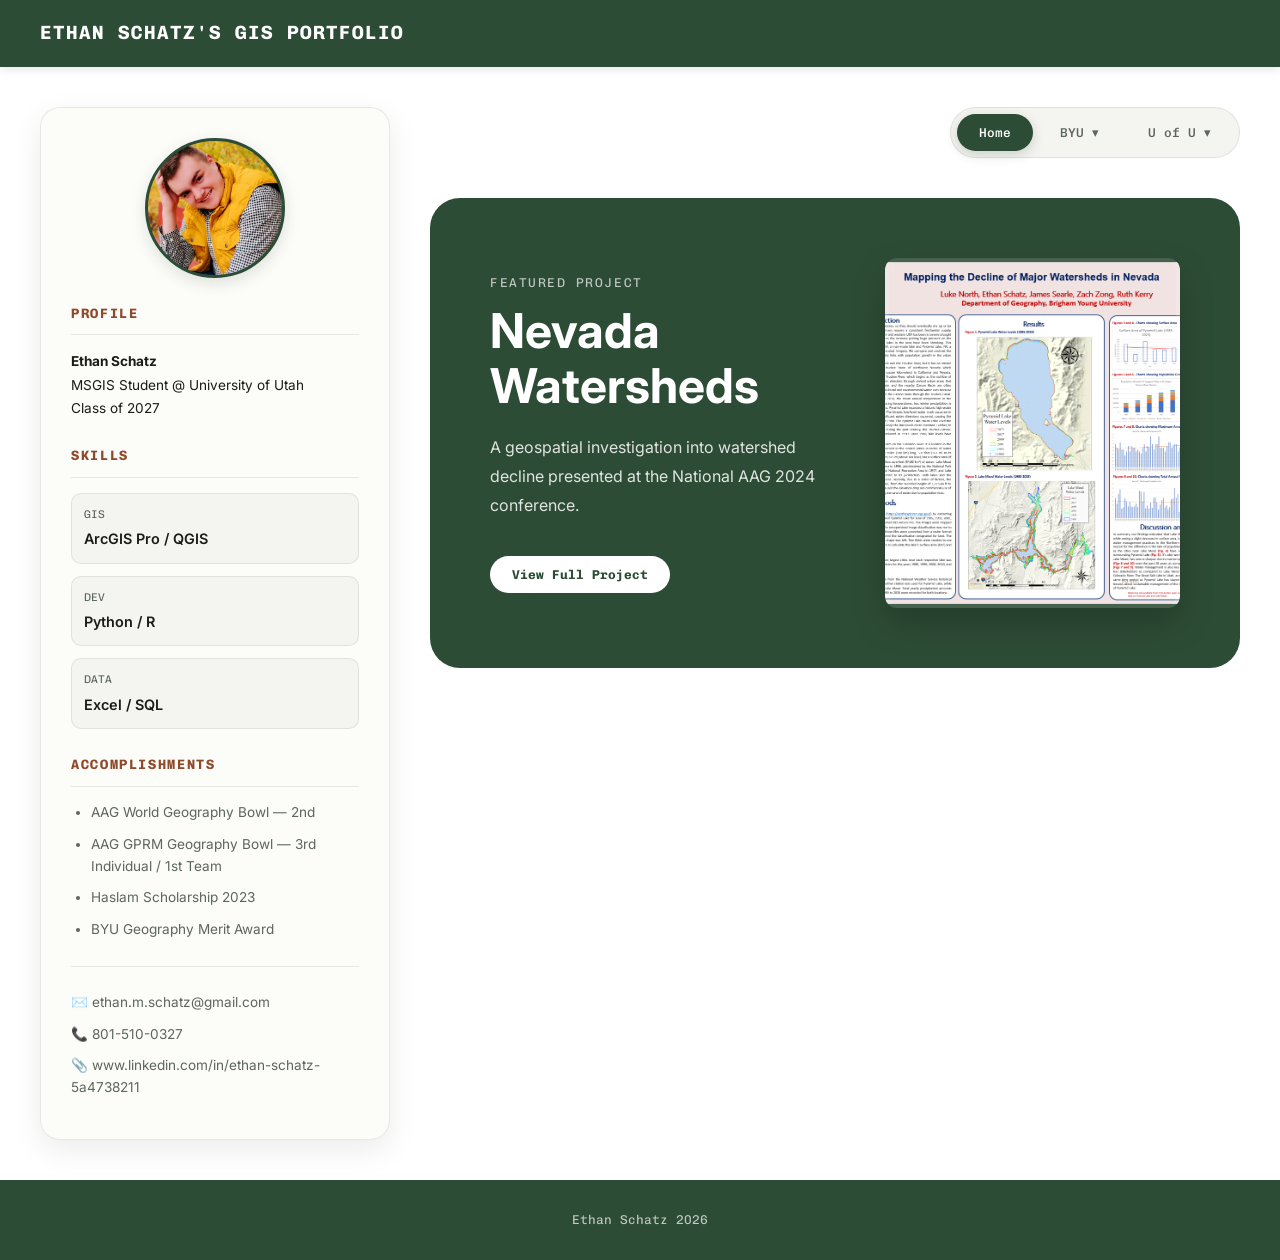
==== commit 875c1659: "Update index.html" ====
--- a/index.html
+++ b/index.html
@@ -507,7 +507,7 @@
     ],
 
 
-    data sources: [
+    dataSources: [
       "LGBTQ+ mental health statistics were gathered from the Trevor Project's '2024 U.S. National Survey on the Mental Health of LGBTQ+ Young People by State.'",
       "Anti-LGBTQ+ legislation data was gathered from the ACLU's database mapping LGBTQ+ attacks by U.S. state legislators (c. 2024).",
       "A state's partisan lean was deducted by looking at the AP's 2024 presidental election results >"
@@ -572,7 +572,7 @@
       "This project used SQL and GIS to evaluteate the climiate suitaiblty of parcles along Utah's Wastatch fron devleopment through 2050."
     ],
 
-    data sources: [
+    dataSources: [
       "Parcel data were obtained from the UGRC's GIS portal.",
       "Historical climatic records were acquired from NOAA's National Centers for Environmental Information (NCEI) portal.",
       "Land-cover data were obtained from the Multi-Resolution Land Characterization (MRLC) Consortium."
@@ -591,7 +591,7 @@
     limitations: [
       "The study only covered Salt Lake and Utah counties.",
       "The database excluded water availability, terrain characteristics, and preexisting infrastructure.",
-      "Accuracy was limited by using the nearest weather station."
+      "Accuracy was limited by using the nearest weather station.",
       "An error in filtering allowed federal parcels to be included in the database."
     ]
   },
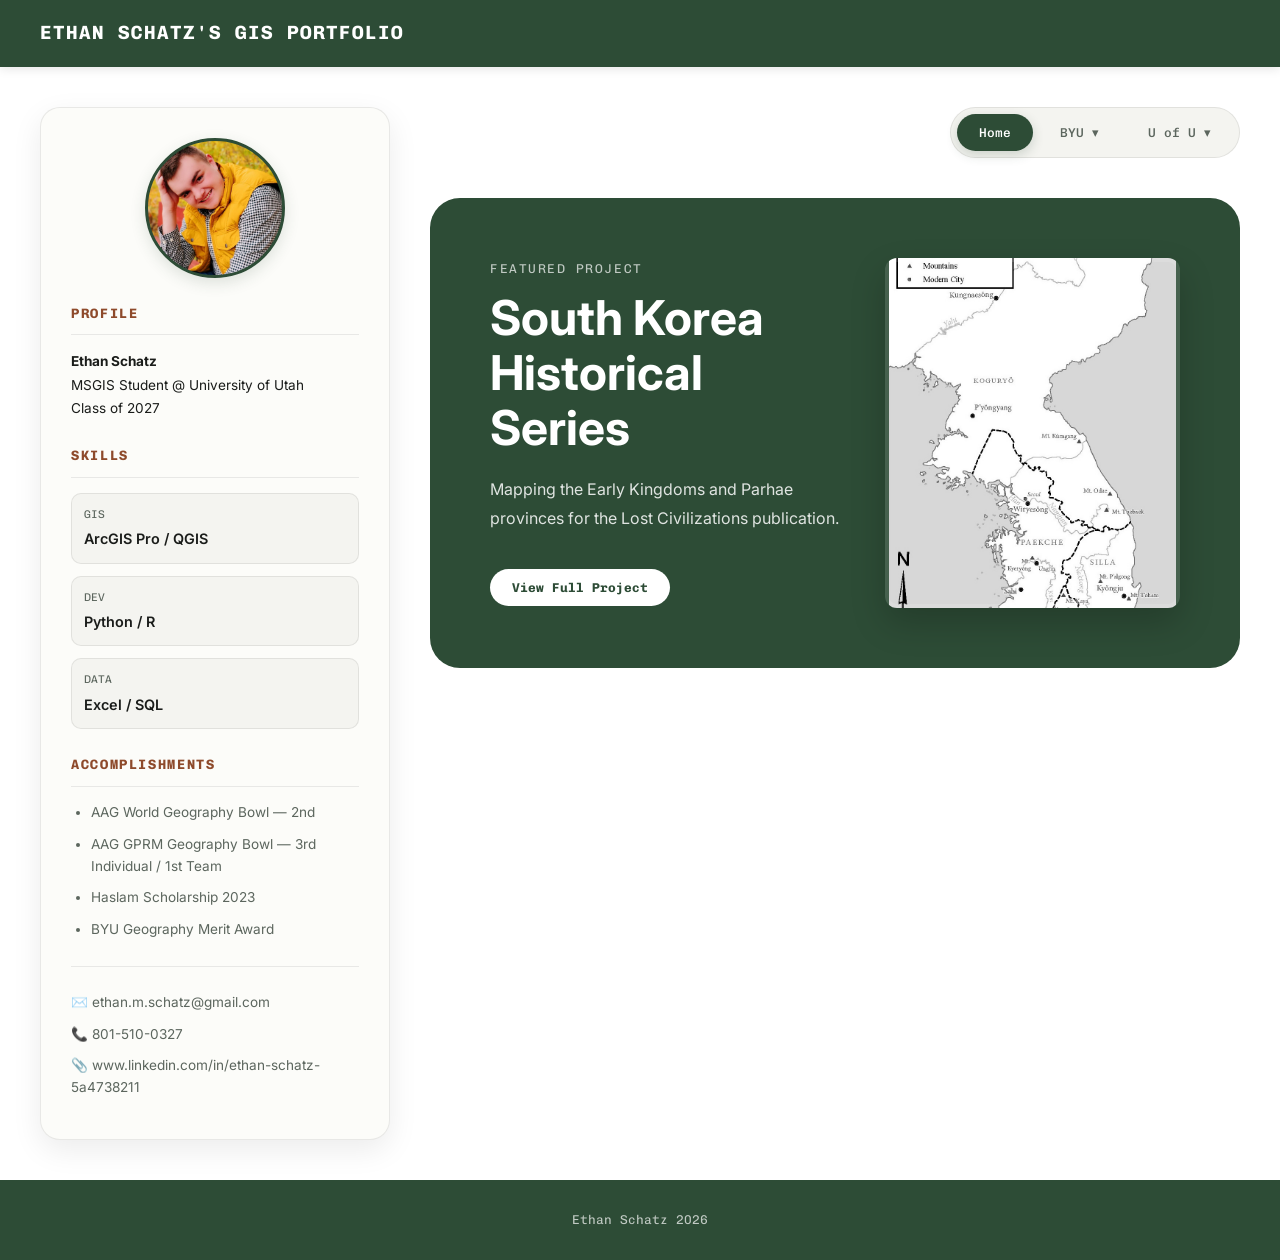
==== commit 3e942cbc: "Update index.html" ====
--- a/index.html
+++ b/index.html
@@ -401,6 +401,13 @@
         <h3>Project Overview</h3>
         <div id="detailOverview"></div>
 
+        
+        <div id="detailDataSourcesSection">
+          <h3>Data Sources</h3>
+          <div id="detailDataSources"></div>
+        </div>
+
+
         <div id="detailMethodologySection">
           <h3>Methodology</h3>
           <div id="detailMethodology"></div>
@@ -416,6 +423,13 @@
           <div id="detailLimitations"></div>
         </div>
 
+
+        <div id="detailConclusionSection">
+          <h3>Conclusion</h3>
+          <div id="detailConclusion"></div>
+        </div>
+
+        
         <div id="detailVideoSection"></div>
 
         <button
@@ -510,14 +524,14 @@
     dataSources: [
       "LGBTQ+ mental health statistics were gathered from the Trevor Project's '2024 U.S. National Survey on the Mental Health of LGBTQ+ Young People by State.'",
       "Anti-LGBTQ+ legislation data was gathered from the ACLU's database mapping LGBTQ+ attacks by U.S. state legislators (c. 2024).",
-      "A state's partisan lean was deducted by looking at the AP's 2024 presidental election results >"
+      "A state's partisan lean was deducted by looking at the AP's 2024 presidential election results.>"
     ],
     
     methodology: [
       "A correlation analysis and a simple regression model were created to test if there was a correlation between suicidal ideation and discriminatory bills.", 
       "Three multiple linear regression models were created to test if the following factors affect suicidal ideation.",
       "- General Factors",
-      "- Politcal Factors (including bills and discrimination tied to political environment).",
+      "- Political Factors (including bills and discrimination tied to political environment).",
       "- Societal Factors (Includes factors such as health care access and community behavior)."
       ],
    
@@ -569,7 +583,7 @@
     ],
 
     overview: [
-      "This project used SQL and GIS to evaluteate the climiate suitaiblty of parcles along Utah's Wastatch fron devleopment through 2050."
+      "This project used SQL and GIS to evaluate the climate suitability of parcels along Utah's Wastatch fron devleopment through 2050."
     ],
 
     dataSources: [
@@ -637,15 +651,19 @@
     images: ["Utah's U.S. Highways.png"],
 
     overview: [
-      "An oral and geographical history exploring Utah's relationship with the U.S. Highway System."
+      "This project is an oral and cartographic history of Utah's U.S. Highway System before the advent of the Interstate Highway System."
     ],
 
     methodology: [
-      ""
+      "Atlas maps from around 1958 were acquired from the USGS TopView portal and used to create a mosaic for digitization.",
+      "U.S. Highways, along with the Lincoln Highway, were digitized in ArcGIS Pro using the atlas maps as a reference, with a separate feature class to distinguish between mainline and auxiliary U.S. Highways.",
+      "In ArcGIS Online, a StoryMap was created to showcase the historical network and 11 historical, cultural, and natural sites across Utah."
     ],
 
     results: [
-      ""
+      "A StoryMap showing the highway network and 11 significant landmarks in Utah.",
+      "A geodatabase is available for public download for research and posterity.",
+      "A map of the highway network."
     ],
 
     limitations: [
@@ -665,19 +683,25 @@
     images: ["Slope-Aspect.png"],
 
     overview: [
-      "A field methods project focused on modeling Popperton Park."
+      "A compilation of projects derived from three field mapping exercises that provided hands-on experience with mapping in a fieldwork environment."
     ],
 
     methodology: [
-      ""
+      "Data were collected over three visits to Popperton Park in Salt Lake City, highlighting the practicality of GNSS receivers, DJI Drones for structure-from-motion (SfM), and LiDAR mapping.",
+      "The data were processed in either ArcGIS Pro or Agisoft Metashape depending on the data type. The resulting data were used to create terrain models, produce maps, and compare the accuracy of different datasets.",
+      "Reports mainly addressed the methodology's accuracy and external factors that could affect results."
     ],
 
     results: [
-      ""
+      "All projects provided practical experience with surveying and mapping methods applicable to future careers.",
+      "An accuracy of about 2 meters was determined using professional GNSS receivers over consumer-based receivers.",
+      "Separate orthomosaics and digital terrain models (DTMs) were created from different-quality DJI drones, where flight operator experience ended up determining accuracy.",
+      "Comparisons between DTMs derived from LiDAR and SFM-derived platforms demonstrated the practicality of using publicly available LiDAR data compared with costly LiDAR investments."
     ],
 
     limitations: [
-      ""
+      "Drone flight patterns, combined with operator experience, affect DTM output and accuracy.",
+      "Equipment behavior, collection method, and data processing introduced uncertainty into the results."
     ]
   },
 
@@ -689,24 +713,26 @@
 
     images: ["Capstone Poster Final.png"],
 
-    overview: [
-      "This GIS capstone project focused on redesigning a Utah prairie dog population dashboard for the Utah Division of Wildlife Resources (DWR).",
-      "Utah prairie dogs are an important part of southern Utah's ecosystem. Historical population counts provide valuable information for monitoring colonies and supporting conservation efforts."
-    ],
-
-    methodology: [
-      "The project involved consolidating historical population count data into a unified file geodatabase.",
-      "A Python script was developed to append population counts from 2021 through 2025 to the updated database.",
-      "The dashboard was redesigned to improve access to population records and allow users to explore data by year and colony boundaries."
+   overview: [
+  "My capstone project focused on optimizing and redesigning the Utah Division of Wildlife Resources (DWR) prairie dog (UPD) dashboard.",
+  "Utah prairie dogs are a keystone species in Southern Utah, and their near-extinction 50 years ago had drastic consequences for the region.",
+  "The old dashboard DWR had fragmented infrastructure and was not intuitive to use. My main task was to redesign the architecture using a new file geodatabase (FGDB) and rebuild the dashboard on it."
+],
+
+methodology: [
+      "A unified architecture was developed using a relational diagram to guide the creation of a Python script.",
+      "A Python script was crafted to merge the old data into a new FGDB.",
+      "A new dynamic dashboard was developed from the old one, adding features such as filtering and infographics."
     ],
 
     results: [
-      "The project produced an updated geodatabase and a redesigned dashboard for examining Utah prairie dog population trends.",
-      "The new structure supports more consistent data management and improved visualization of population counts across colonies and years."
+      "A new FGDB was created with a unified architecture that includes a one-to-many relationship between UPD colonies and their active areas.",
+      "A new dashboard was developed with improved features, such as filtering and infographics that show trends in counts and occupied acreage."
     ],
 
     limitations: [
-      ""
+      "Schema issues and script problems delayed FGDB construction, which led to time constraints in building the dashboard.",
+      "More advanced features, such as live updates from the current season count, were dropped due to the aforementioned time constraints."
     ],
 
     video: "https://www.youtube.com/embed/wXUNR4JPbWI"
@@ -720,15 +746,19 @@
     images: ["Sne.png"],
 
     overview: [
-      "Final project for GEOG 6680."
+      "This project analyzes the effectiveness of cloud seeding in increasing rainfall totals.",
     ],
 
     methodology: [
-      ""
+      "R and Quarto were used to store the code and analyze the data using several statistical methods.",
+      "A t-test was conducted to determine whether a relationship existed between cloud seeding and rainfall totals.",
+      "A multiple linear regression model examined the effects of seeding, cloud cover, pre-seeding wetness, echo radar motion, and suitability on rainfall totals."
     ],
 
     results: [
-      ""
+      "The t-test yielded a p-value of 0.7224, indicating that cloud seeding had no significant effect on rainfall totals.",
+      "The results of the multiple linear regression model found that none of the criteria were statistically significant at the 95% confidence level.",
+      "Suitability showed the strongest correlation with rainfall, with a negative relationship observed with cloud seeding."
     ],
 
     limitations: [
@@ -915,14 +945,15 @@
 }
 
 function setOptionalSection(sectionId, contentId, paragraphs) {
-
   const section = document.getElementById(sectionId);
 
   const validParagraphs = (paragraphs || []).filter(
-    paragraph => typeof paragraph === "string" && paragraph.trim()
+    paragraph =>
+      typeof paragraph === "string" && paragraph.trim()
   );
 
-  section.hidden = validParagraphs.length === 0;
+  section.style.display =
+    validParagraphs.length === 0 ? "none" : "";
 
   setParagraphs(contentId, validParagraphs);
 }
@@ -968,6 +999,18 @@
   // Project overview.
   setParagraphs("detailOverview", project.overview);
 
+setOptionalSection(
+  "detailDataSourcesSection",
+  "detailDataSources",
+  project.dataSources
+);
+
+setOptionalSection(
+  "detailConclusionSection",
+  "detailConclusion",
+  project.conclusion
+);
+  
   // Optional project sections.
   setOptionalSection(
     "detailMethodologySection",
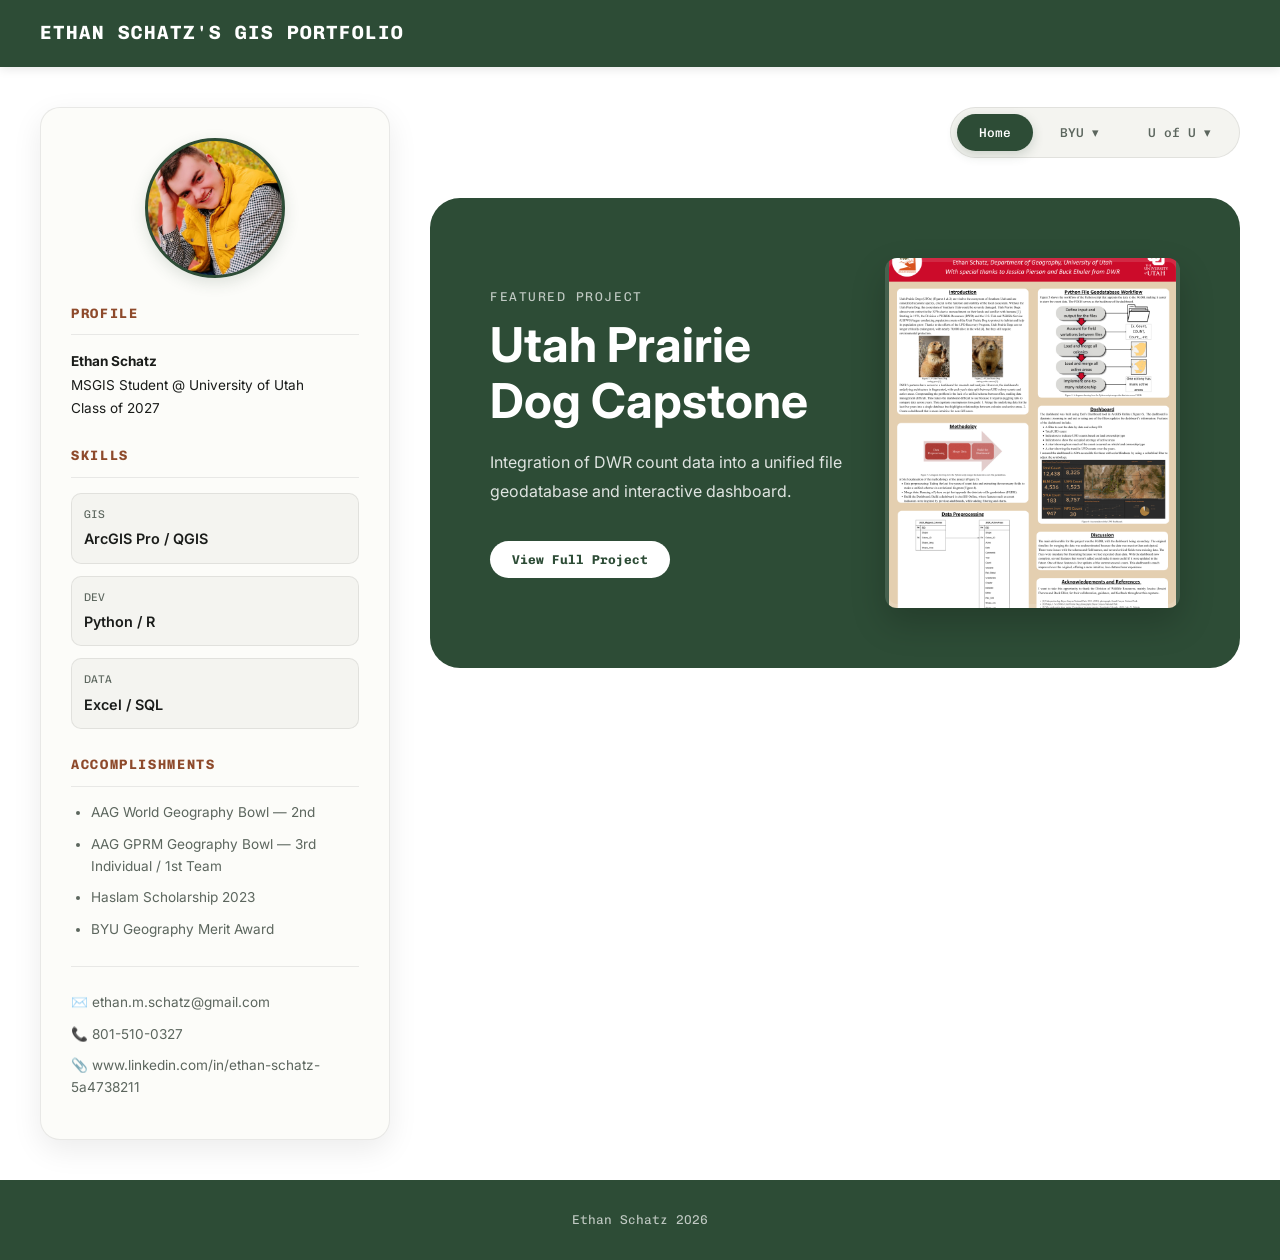
==== commit 274e1dff: "Update index.html" ====
--- a/index.html
+++ b/index.html
@@ -398,6 +398,12 @@
 
         <div id="detailGallery" class="image-row"></div>
 
+        
+        <div id="detailDownloadSection" hidden>
+          <h3>Project Downloads</h3>
+          <div id="detailDownloadLinks"></div>
+        </div>
+
         <h3>Project Overview</h3>
         <div id="detailOverview"></div>
 
@@ -515,6 +521,7 @@
     course: "University of Utah | 2025 | GEOG 6000 — Advanced Data Analysis",
     section: "utah-2025",
     images: ["Bills Layout.jpg"],
+    report: "6000 Report.pdf", 
 
     overview: [
       "This project examines whether political factors such as anti-LGBTQ+ bills have an impact on suicidal ideation among LGBTQ+ individuals at the state level."
@@ -524,7 +531,7 @@
     dataSources: [
       "LGBTQ+ mental health statistics were gathered from the Trevor Project's '2024 U.S. National Survey on the Mental Health of LGBTQ+ Young People by State.'",
       "Anti-LGBTQ+ legislation data was gathered from the ACLU's database mapping LGBTQ+ attacks by U.S. state legislators (c. 2024).",
-      "A state's partisan lean was deducted by looking at the AP's 2024 presidential election results.>"
+      "A state's partisan lean was deducted by looking at the AP's 2024 presidential election results."
     ],
     
     methodology: [
@@ -536,7 +543,7 @@
       ],
    
     results: [
-      "Results betwen anti-LGBTQ+ legislaiton and suicidal ideation showed a statsiclly weak and insignicant relationship with an R²  value of 0.07 and a p value of 0.0603.",
+      "Results between anti-LGBTQ+ legislation and suicidal ideation showed a statistically weak and insignificant relationship, with an R² value of 0.07 and a p-value of 0.0603.",
       "The multiple linear regression models identified several variables that had a significant relationship with suicidal ideation. These variables include depression, discrimination, suicide attempts, and community acceptance.",
       "The societal model performed best among the multiple linear regression models, with about 55% of the model variation explained by the variables in the model."   
     ],
@@ -552,6 +559,7 @@
     course: "University of Utah | 2025 | GEOG 6110 — Remote Sensing",
     section: "utah-2025",
     images: ["Change.png"],
+    report: "6110 Report.pdf", 
 
     overview: [
       "This project examines whether the Eaton fire near Los Angeles can be visualized using remote-sensing satellite imagery and assesses its effects on land cover."
@@ -581,9 +589,10 @@
     images: [
       "2050 Climate Sustainability of Wastach Front Parcels.jpg"
     ],
+    report: "6150 Report.pdf", 
 
     overview: [
-      "This project used SQL and GIS to evaluate the climate suitability of parcels along Utah's Wastatch fron devleopment through 2050."
+      "This project used SQL and GIS to evaluate the climate suitability of parcels along Utah's Wasatch Front for development through 2050."
     ],
 
     dataSources: [
@@ -620,6 +629,7 @@
       "Forecasted 2030 Growth Rates of Utah County.jpg",
       "Forecasted 2030 Population of Utah County Communities .jpg"
     ],
+    report: "6160 Report.pdf", 
 
     overview: [
       "This project examines how useful machine learning is for predicting future population growth based on past trends for resource and land management."
@@ -649,6 +659,7 @@
     course: "University of Utah | 2025 | GEOG 6165 — Web GIS",
     section: "utah-2025",
     images: ["Utah's U.S. Highways.png"],
+    report: "6165 Report.pdf", 
 
     overview: [
       "This project is an oral and cartographic history of Utah's U.S. Highway System before the advent of the Interstate Highway System."
@@ -681,6 +692,20 @@
     course: "University of Utah | 2026 | GEOG 5170 — Field Methods",
     section: "utah-2026",
     images: ["Slope-Aspect.png"],
+    reports: [
+  {
+    label: "Download Report 1 (PDF)",
+    file: "5170 Report 1.pdf"
+  },
+  {
+    label: "Download Report 2 (ZIP)",
+    file: "5170 Report 2.zip"
+  },
+  {
+    label: "Download Report 3 (ZIP)",
+    file: "5170 Report 3.zip"
+  }
+],
 
     overview: [
       "A compilation of projects derived from three field mapping exercises that provided hands-on experience with mapping in a fieldwork environment."
@@ -710,8 +735,9 @@
     title: "Utah Prairie Dog Dashboard",
     course: "University of Utah | 2026 | GEOG 6161 — GIS Capstone",
     section: "utah-2026",
-
     images: ["Capstone Poster Final.png"],
+    report: "6161 Report.pdf", 
+    
 
    overview: [
   "My capstone project focused on optimizing and redesigning the Utah Division of Wildlife Resources (DWR) prairie dog (UPD) dashboard.",
@@ -975,6 +1001,42 @@
   document.getElementById("detailTitle").textContent =
     project.title;
 
+
+  // ==========================================
+  // PROJECT DOWNLOADS
+  // ==========================================
+
+  const downloadSection =
+    document.getElementById("detailDownloadSection");
+
+  const downloadLinks =
+    document.getElementById("detailDownloadLinks");
+
+  downloadLinks.replaceChildren();
+
+  // Supports both single and multiple reports.
+  const reports = project.reports ||
+    (project.report
+      ? [{
+          label: "Download Project Report (PDF)",
+          file: project.report
+        }]
+      : []);
+
+  reports.forEach(report => {
+    const link = document.createElement("a");
+
+    link.href = report.file;
+    link.download = report.file.split("/").pop();
+    link.className = "cmd-btn";
+    link.textContent = "↓ " + report.label;
+
+    downloadLinks.appendChild(link);
+  });
+
+  downloadSection.hidden = reports.length === 0;
+
+  
   // Populate project image gallery.
   const gallery = document.getElementById("detailGallery");
 
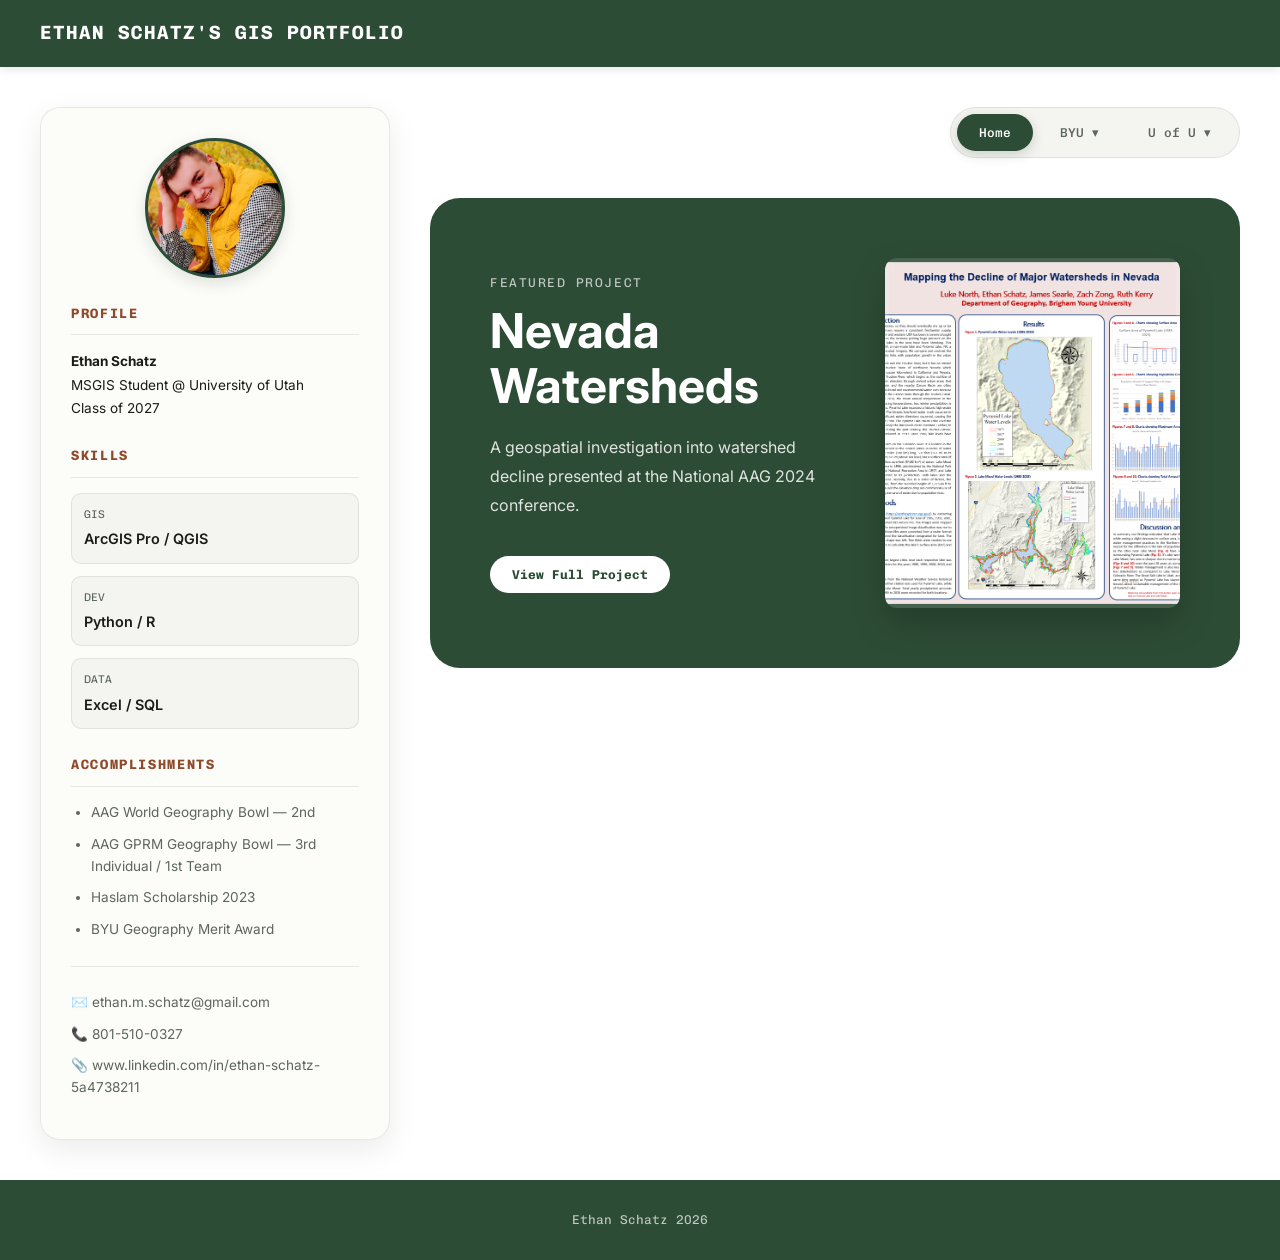
==== commit df69090c: "Update index.html" ====
--- a/index.html
+++ b/index.html
@@ -214,7 +214,7 @@
           alt="LGBTQ+ Discrimination Bills Map"
           onclick="openModal(this.src)">
 
-        <h3>Geography 6000 Advanced Data Analysis</h3>
+        <h3>GEOG 6000 Advanced Data Analysis</h3>
         <p>
           GEOG 6000 — Using Linear Regression to Quantify
           LGBTQ+ Suicide Ideation.
@@ -233,7 +233,7 @@
           alt="Eaton Fire Change Map"
           onclick="openModal(this.src)">
 
-        <h3>Geography 6110 Remote Sensing</h3>
+        <h3>GEOG 6110 Remote Sensing</h3>
         <p>
           GEOG 6110 — Visualizing the Eaton Fire
           with Remote Sensing.
@@ -252,7 +252,7 @@
           alt="Climate Suitability of the Wasatch Front"
           onclick="openModal(this.src)">
 
-        <h3>Geography 6150</h3>
+        <h3>GEOG 6150 Geospatial Big Data </h3>
         <p>
           GEOG 6150 — Climate Suitability for Future
           Development Along the Wasatch Front.
@@ -278,7 +278,7 @@
             onclick="openModal(this.src)">
         </div>
 
-        <h3>Geography 6160 Spatial Data Science in Practice</h3>
+        <h3>GEOG 6160 Spatial Data Science in Practice</h3>
         <p>
           GEOG 6160 — Using Machine Learning to Predict
           the Future Growth of Utah County.
@@ -297,7 +297,7 @@
           alt="Utah's Old U.S. Highways"
           onclick="openModal(this.src)">
 
-        <h3>Geography 6165 Web GIS</h3>
+        <h3>GEOG 6165 Web GIS</h3>
         <p>
           GEOG 6165 — Utah's History with the U.S.
           Highways: An Oral and Geographical History.
@@ -321,7 +321,7 @@
           alt="Slope-Aspect Map"
           onclick="openModal(this.src)">
 
-        <h3>Geography 5170 Field Methods</h3>
+        <h3>GEOG 5170 Field Methods</h3>
         <p>GEOG 5170 — Modeling Popperton Park.</p>
 
         <button class="cmd-btn" type="button"
@@ -337,7 +337,7 @@
           alt="Utah Prairie Dog Dashboard Poster"
           onclick="openModal(this.src)">
 
-        <h3>Geography 6161 Capstone in GIS</h3>
+        <h3>GEOG 6161 Capstone in GIS</h3>
         <p>
           GEOG 6161 — Utah Prairie Dog Population
           Count Dashboard Optimization.
@@ -365,7 +365,7 @@
           alt="Suitability Criterion"
           onclick="openModal(this.src)">
 
-        <h3>Geography 6680 Intro to R</h3>
+        <h3>GEOG 6680 Intro to R</h3>
         <p>GEOG 6680 — Final Project.</p>
 
         <button class="cmd-btn" type="button"
--- a/styles.css
+++ b/styles.css
@@ -576,11 +576,49 @@
     filter: none;
 }
 
+
 /* A single map receives more space. */
 
 #detailGallery img:only-child {
     max-height: 650px;
 }
+
+/* ---------- PROJECT DOWNLOAD BUTTONS ---------- */
+
+#detailDownloadSection {
+    margin: 20px 0;
+}
+
+#detailDownloadSection[hidden] {
+    display: none;
+}
+
+#detailDownloadLinks {
+    display: flex;
+    flex-wrap: wrap;
+    gap: 12px;
+}
+
+#detailDownloadLinks .cmd-btn {
+    display: inline-flex;
+    align-items: center;
+    padding: 12px 18px;
+    text-decoration: none;
+}
+
+
+#detailDownloadLinks .cmd-btn {
+    background: var(--earth-green);
+    color: white;
+    border: 1px solid var(--earth-green);
+    font-weight: 600;
+}
+
+#detailDownloadLinks .cmd-btn:hover {
+    background: #233d2b;
+    color: white;
+}
+
 
 /* ---------- DETAIL CONTENT ---------- */
 
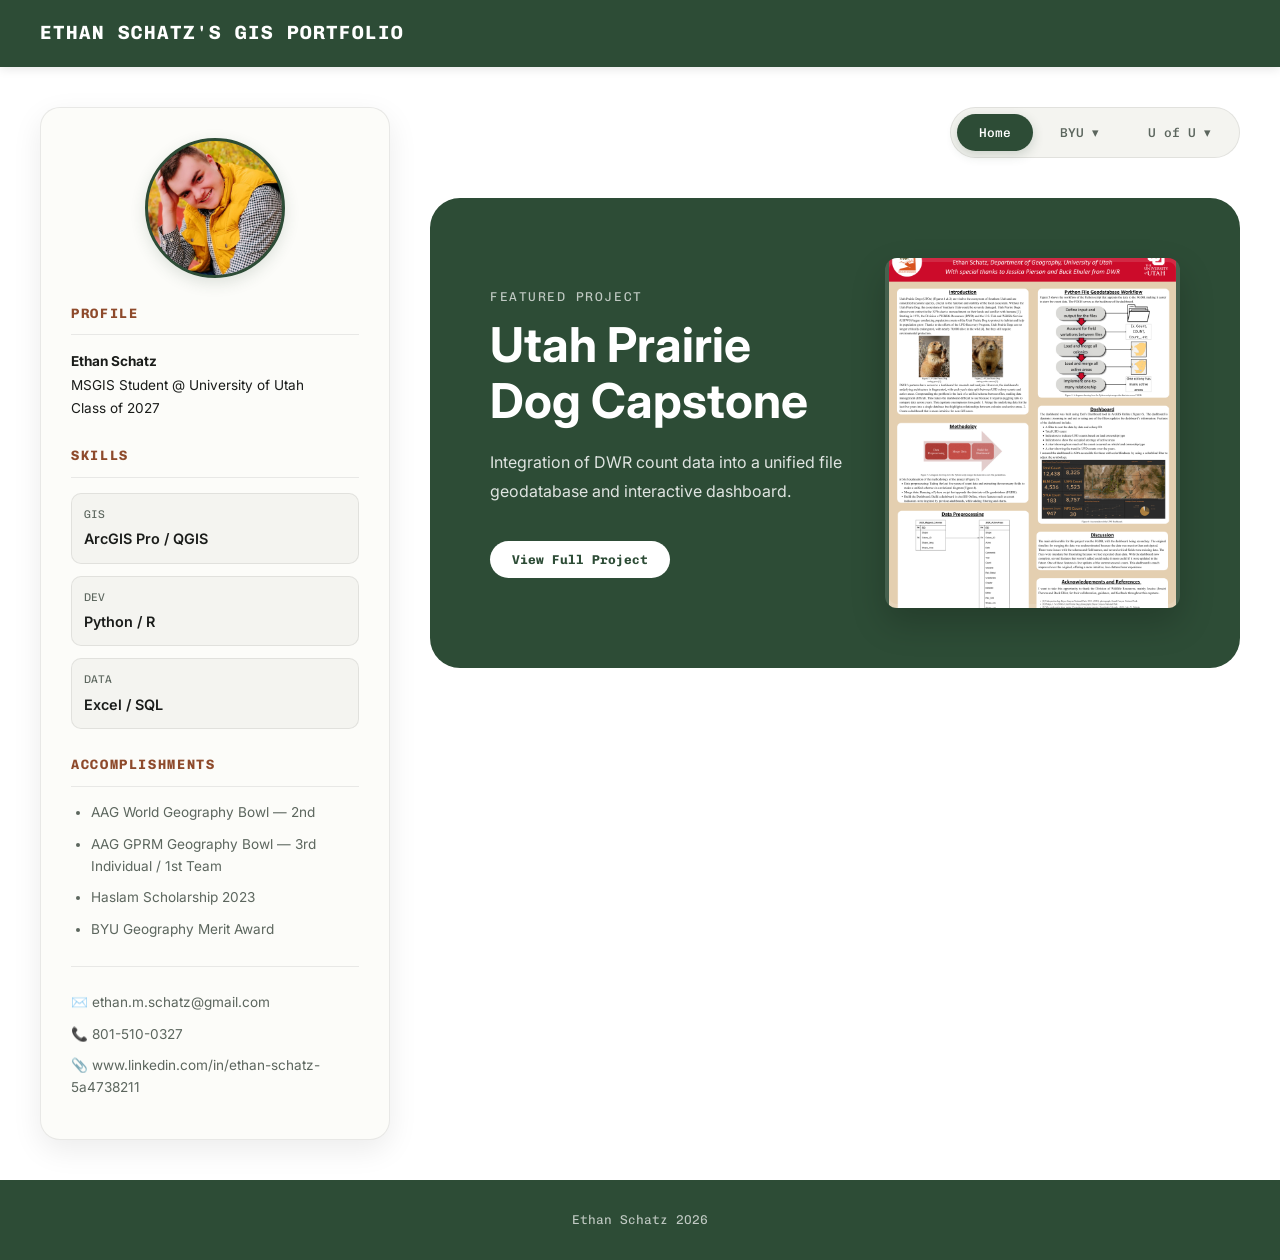
==== commit 1fd151d5: "Update index.html" ====
--- a/index.html
+++ b/index.html
@@ -402,6 +402,12 @@
         <div id="detailDownloadSection" hidden>
           <h3>Project Downloads</h3>
           <div id="detailDownloadLinks"></div>
+        </div>
+
+        <!-- EXTERNAL PROJECT LINKS -->
+        <div id="detailLinksSection" hidden>
+          <h3>Project Links</h3>
+          <div id="detailExternalLinks"></div>
         </div>
 
         <h3>Project Overview</h3>
@@ -531,7 +537,7 @@
     dataSources: [
       "LGBTQ+ mental health statistics were gathered from the Trevor Project's '2024 U.S. National Survey on the Mental Health of LGBTQ+ Young People by State.'",
       "Anti-LGBTQ+ legislation data was gathered from the ACLU's database mapping LGBTQ+ attacks by U.S. state legislators (c. 2024).",
-      "A state's partisan lean was deducted by looking at the AP's 2024 presidential election results."
+      "A state's partisan lean was inferred by looking at the AP's 2024 presidential election results."
     ],
     
     methodology: [
@@ -660,6 +666,13 @@
     section: "utah-2025",
     images: ["Utah's U.S. Highways.png"],
     report: "6165 Report.pdf", 
+    links: [
+        {
+            label: "View ArcGIS StoryMap",
+            url: "https://storymaps.arcgis.com/stories/05310f001c804d7a93369d33c66cc6fe"
+        }
+    ],
+
 
     overview: [
       "This project is an oral and cartographic history of Utah's U.S. Highway System before the advent of the Interstate Highway System."
@@ -770,6 +783,14 @@
     course: "University of Utah | 2026 | GEOG 6680 — Intro to R",
     section: "utah-2026",
     images: ["Sne.png"],
+    
+    links: [
+        {
+          label: "View R Quarto Report",
+          url: "6680 Final Project.html"
+        }
+    ],
+
 
     overview: [
       "This project analyzes the effectiveness of cloud seeding in increasing rainfall totals.",
@@ -1037,6 +1058,34 @@
   downloadSection.hidden = reports.length === 0;
 
   
+// ==========================================
+// EXTERNAL PROJECT LINKS
+// ==========================================
+
+const linksSection =
+    document.getElementById("detailLinksSection");
+
+const externalLinks =
+    document.getElementById("detailExternalLinks");
+
+externalLinks.replaceChildren();
+
+const projectLinks = project.links || [];
+
+projectLinks.forEach(projectLink => {
+    const link = document.createElement("a");
+
+    link.href = projectLink.url;
+    link.textContent = "↗ " + projectLink.label;
+    link.className = "cmd-btn";
+    link.target = "_blank";
+    link.rel = "noopener noreferrer";
+
+    externalLinks.appendChild(link);
+});
+
+linksSection.hidden = projectLinks.length === 0;
+  
   // Populate project image gallery.
   const gallery = document.getElementById("detailGallery");
 
